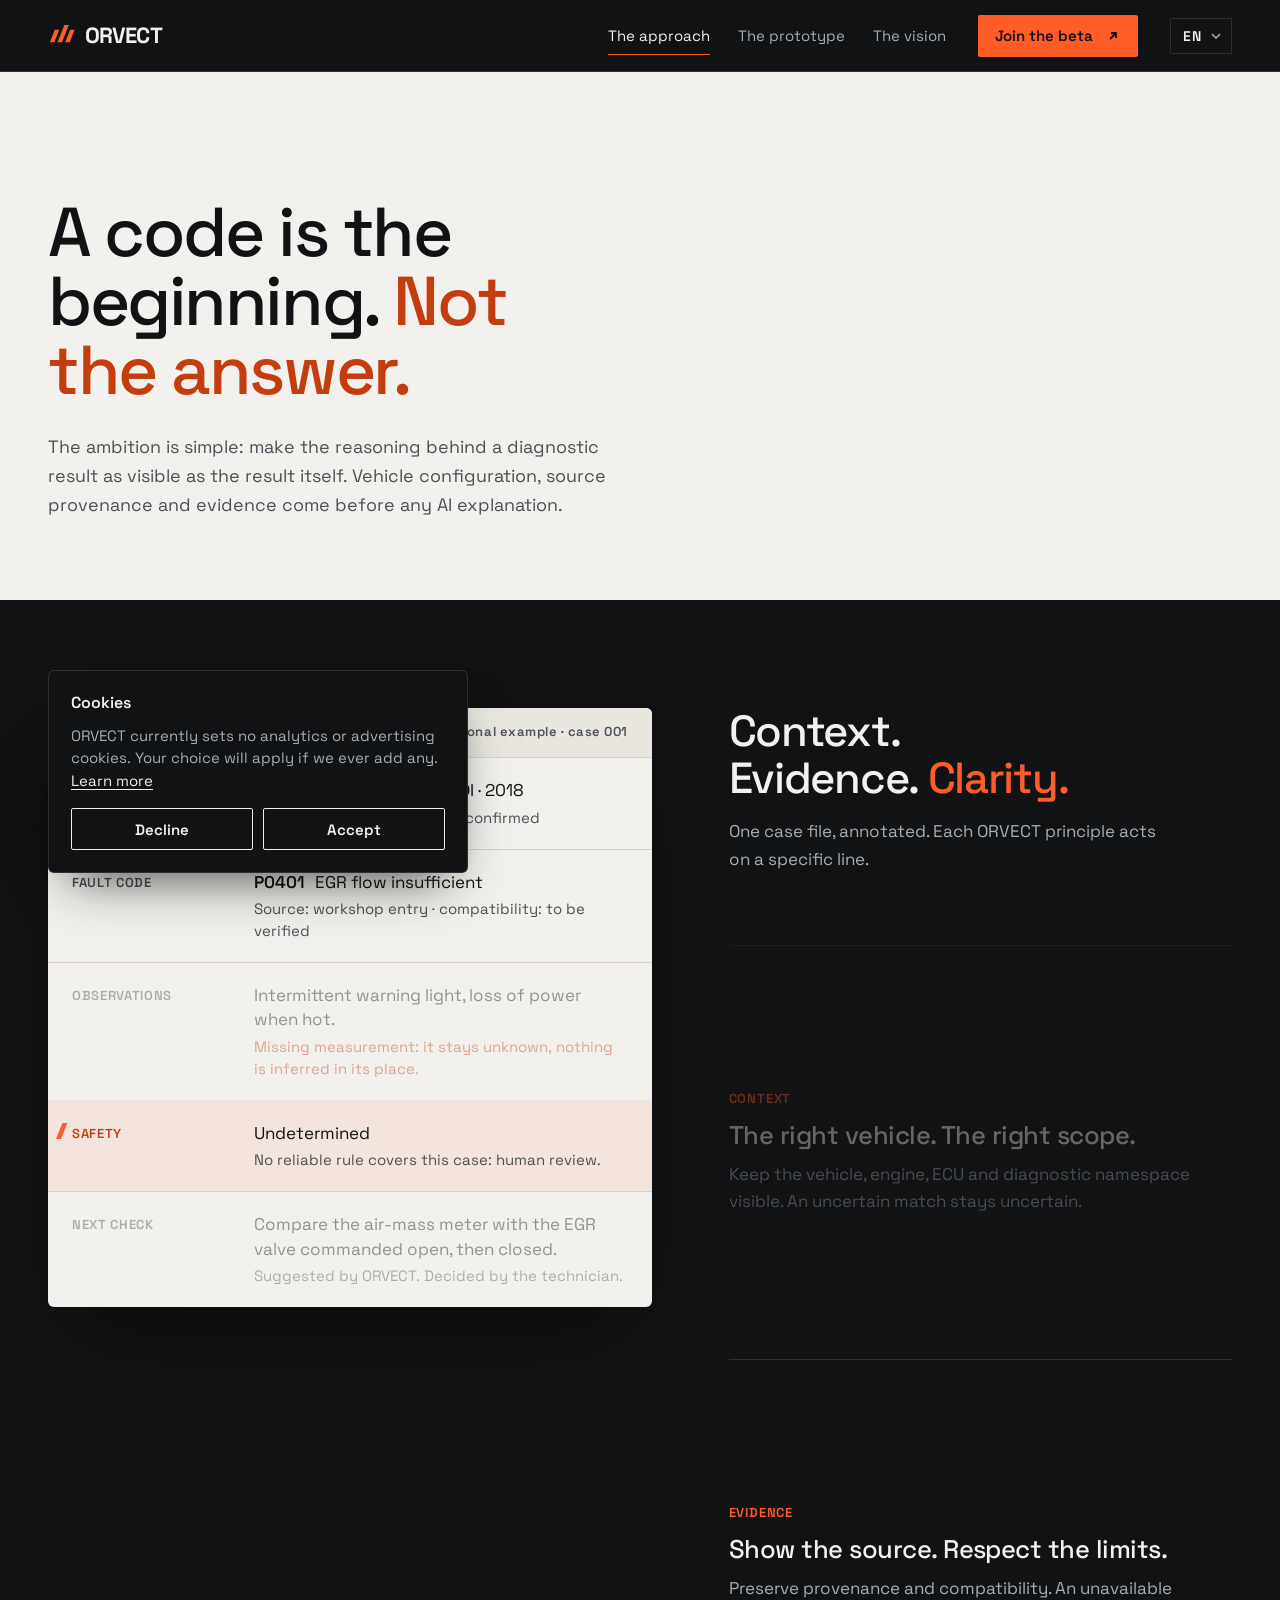
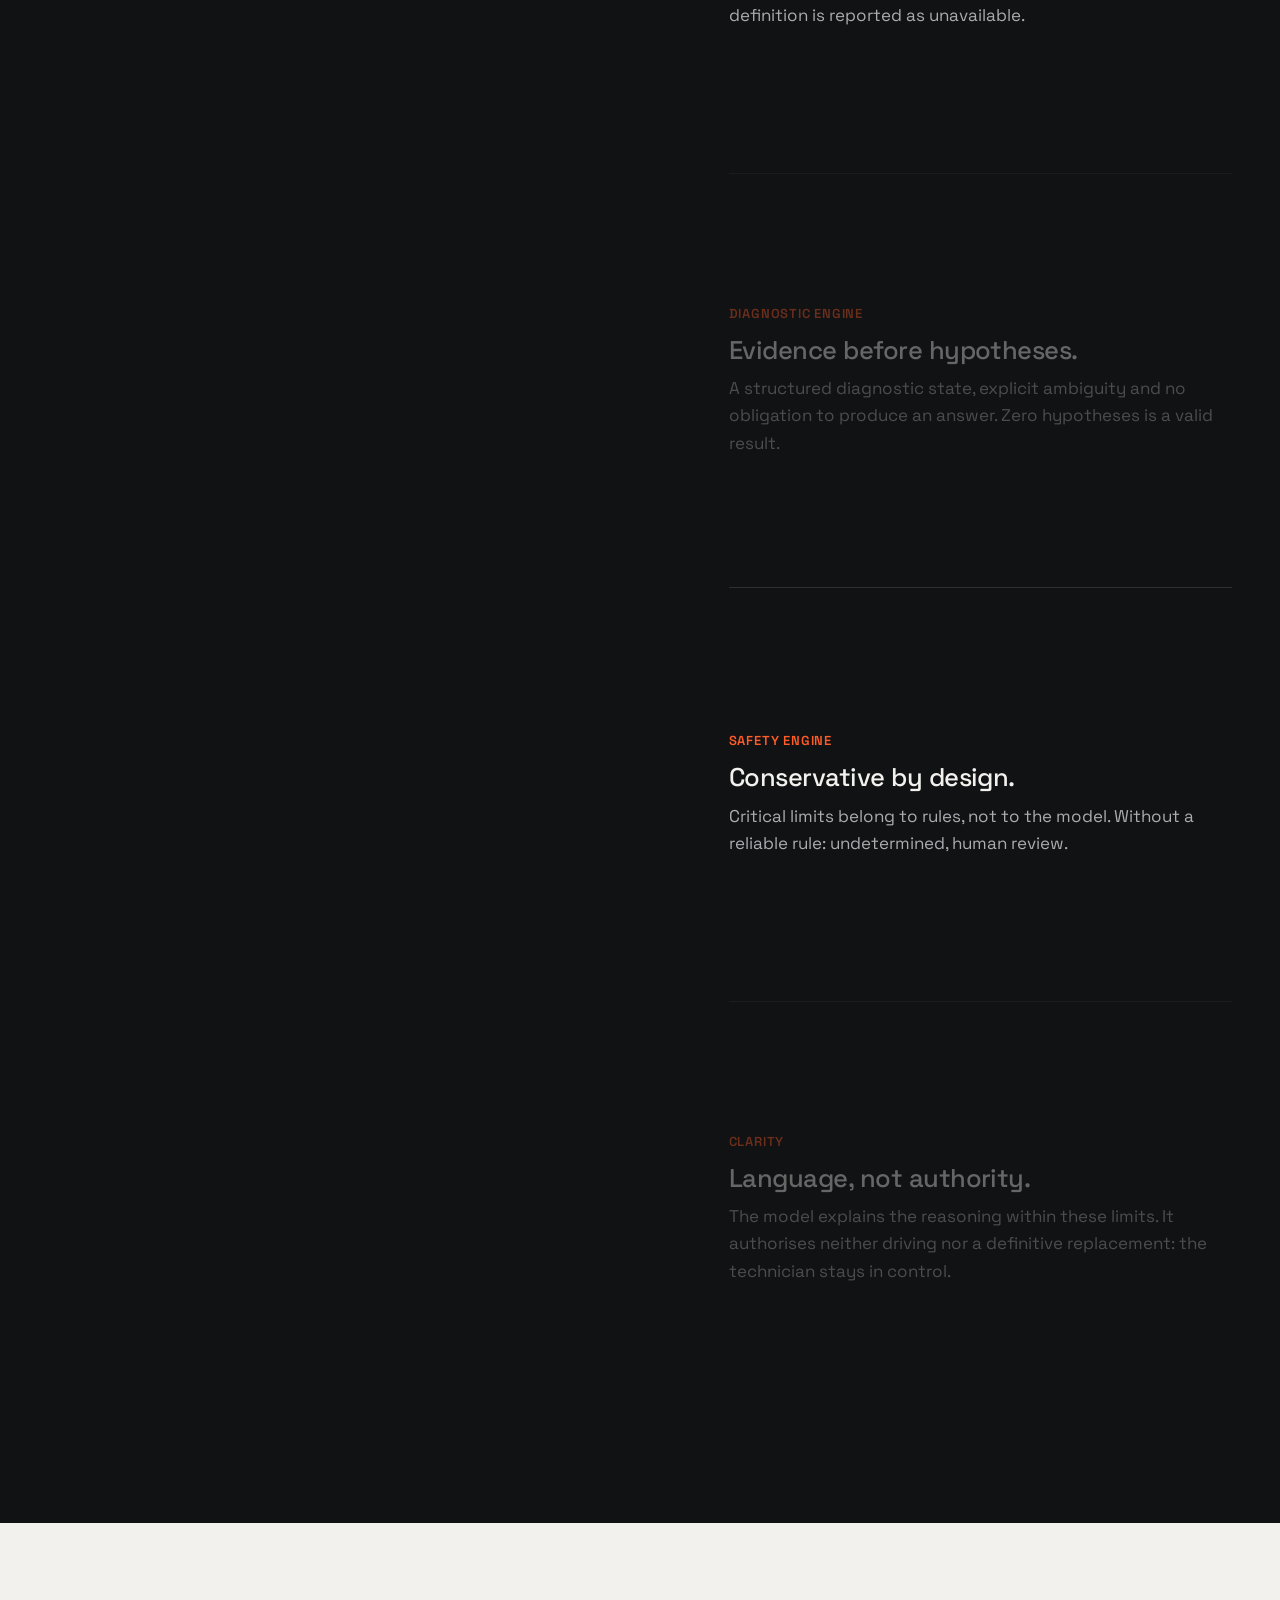
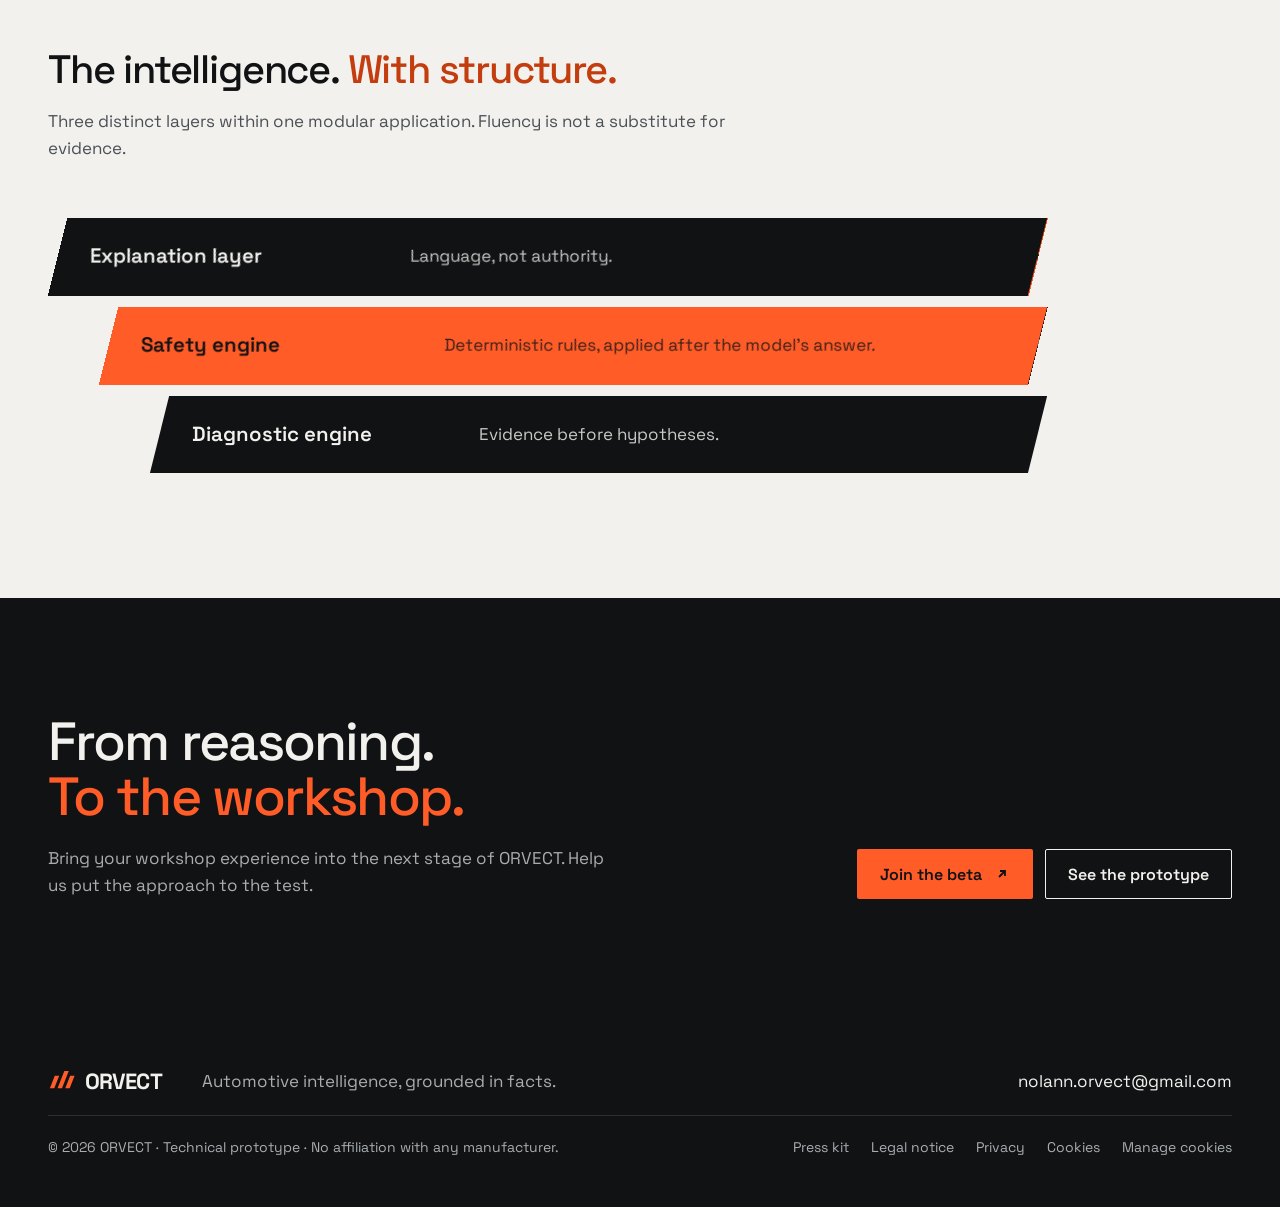
==== approche.html @ 6e2eed9c "Add English brand visuals to the press kit English versions of the French visuals (the fault code is" ====
<!doctype html>
<html lang="fr">
<head>
<meta charset="utf-8"><meta name="viewport" content="width=device-width,initial-scale=1"><meta name="theme-color" content="#f2f1ed">
<meta name="description" content="L’approche ORVECT : un code défaut est le début, pas la réponse. La configuration du véhicule, des sources traçables et les preuves passent avant toute explication par l’IA.">
<meta property="og:title" content="ORVECT — L’approche"><meta property="og:description" content="L’approche ORVECT : un code défaut est le début, pas la réponse. La configuration du véhicule, des sources traçables et les preuves passent avant toute explication par l’IA."><meta property="og:site_name" content="ORVECT"><meta property="og:type" content="website"><meta property="og:locale" content="fr_FR"><meta property="og:url" content="https://orvect.fr/approche.html"><meta property="og:image" content="https://orvect.fr/v1/assets/orvect-social-preview.png"><meta name="twitter:card" content="summary_large_image"><meta name="robots" content="index,follow"><link rel="canonical" href="https://orvect.fr/approche.html">
<script>try{var l=localStorage.getItem('orvect-lang');if(!l){l='en';for(var a=navigator.languages||[navigator.language],i=0;i<a.length;i++){var c=String(a[i]).slice(0,2).toLowerCase();if(/^(fr|en|de|sv)$/.test(c)){l=c;break}}}if(l!=='fr'){var h=document.documentElement;h.lang=l;h.classList.add('i18n-wait');setTimeout(function(){h.classList.remove('i18n-wait')},3000)}}catch(e){}</script>
<title>ORVECT — L’approche</title>
<script type="application/ld+json">{"@context": "https://schema.org", "@type": "BreadcrumbList", "itemListElement": [{"@type": "ListItem", "position": 1, "name": "ORVECT", "item": "https://orvect.fr/"}, {"@type": "ListItem", "position": 2, "name": "L’approche", "item": "https://orvect.fr/approche.html"}]}</script>
<link rel="icon" href="favicon.ico" sizes="48x48"><link rel="icon" href="favicon.svg" type="image/svg+xml"><link rel="icon" href="icon-192.png" type="image/png" sizes="192x192"><link rel="apple-touch-icon" href="apple-touch-icon.png"><link rel="manifest" href="site.webmanifest">
<link rel="preload" href="v1/assets/SpaceGrotesk.ttf" as="font" type="font/ttf" crossorigin>
<link rel="stylesheet" href="v2/site.css?v=6"><link rel="stylesheet" href="v1/intro.css?v=1"><link rel="stylesheet" href="v2/approche.css?v=2">
<script src="v2/i18n.js?v=6" defer></script><script src="v2/v2.js?v=14" defer></script>
</head>
<body>
<script src="v1/intro.js?v=1"></script>
<a class="skip" href="#main">Aller au contenu</a>
<header class="site-header" data-header>
  <div class="bar">
    <a class="brand" href="index.html" aria-label="ORVECT, accueil"><img src="v1/assets/orvect-mark.svg" alt="" width="30" height="25">ORVECT</a>
    <nav aria-label="Navigation principale">
      <a href="approche.html" aria-current="page">L’approche</a>
      <a href="prototype.html">Le prototype</a>
      <a href="vision.html">La vision</a>
    </nav>
    <a class="btn btn-primary btn-small" href="beta.html">Rejoindre la bêta <svg aria-hidden="true" viewBox="0 0 16 16"><path d="M5 11 11 5M6 5h5v5"/></svg></a>
    <select class="lang-select" data-lang aria-label="Langue"><option value="fr">FR</option><option value="en">EN</option><option value="de">DE</option><option value="sv">SV</option></select>
    <button class="menu-toggle" type="button" data-menu-toggle aria-expanded="false" aria-label="Menu"><span></span><span></span></button>
  </div>
</header>
<main id="main">
  <section class="page-hero wrap" aria-labelledby="page-title">
    <h1 id="page-title">Un code est le début. <span>Pas la réponse.</span></h1>
    <p class="lead">L’ambition est simple : rendre le raisonnement derrière un résultat de diagnostic aussi visible que le résultat lui-même. La configuration du véhicule, la provenance des sources et les preuves passent avant toute explication par l’IA.</p>
  </section>

  <section class="dossier band-dark" aria-labelledby="dossier-title" data-scrolly>
    <div class="wrap dossier-grid">
      <div class="doc-wrap">
        <article class="doc" aria-label="Dossier de démonstration, exemple fictif">
          <header class="doc-head"><span>Dossier ORVECT</span><span>Exemple fictif · case 001</span></header>
          <dl>
            <div class="doc-row" data-row="vehicule"><dt>Véhicule</dt><dd>Volkswagen Golf VII · 1.6 TDI · 2018<small>126 400 km · moteur et calculateur confirmés</small></dd></div>
            <div class="doc-row" data-row="code"><dt>Code défaut</dt><dd><b>P0401</b> Débit EGR insuffisant<small>Source : saisie de l’atelier · compatibilité : à vérifier</small></dd></div>
            <div class="doc-row" data-row="mesure"><dt>Observations</dt><dd>Voyant intermittent, perte de puissance à chaud.<small class="missing">Mesure manquante : elle reste inconnue, rien n’est déduit à sa place.</small></dd></div>
            <div class="doc-row" data-row="securite"><dt>Sécurité</dt><dd>Indéterminé<small>Aucune règle fiable ne couvre ce cas : revue humaine.</small></dd></div>
            <div class="doc-row" data-row="suite"><dt>Prochain contrôle</dt><dd>Comparer le débitmètre, vanne EGR commandée ouverte puis fermée.<small>Proposé par ORVECT. Décidé par le technicien.</small></dd></div>
          </dl>
        </article>
      </div>
      <div class="notes">
        <div class="notes-head">
          <h2 id="dossier-title">Contexte. Preuves. <span>Clarté.</span></h2>
          <p>Un dossier, annoté. Chaque principe d’ORVECT agit sur une ligne précise.</p>
        </div>
        <section class="note" data-target="vehicule"><p class="note-k">Contexte</p><h3>Le bon véhicule. Le bon périmètre.</h3><p>Garder visibles le véhicule, le moteur, le calculateur et l’espace de diagnostic. Une correspondance incertaine reste incertaine.</p></section>
        <section class="note" data-target="code"><p class="note-k">Preuves</p><h3>Montrer la source. Respecter les limites.</h3><p>Préserver la provenance et la compatibilité. Une définition indisponible est signalée comme telle.</p></section>
        <section class="note" data-target="mesure"><p class="note-k">Moteur de diagnostic</p><h3>Les preuves avant les hypothèses.</h3><p>Un état de diagnostic structuré, une ambiguïté explicite et aucune obligation de produire une réponse. Zéro hypothèse est un résultat valable.</p></section>
        <section class="note" data-target="securite"><p class="note-k">Moteur de sécurité</p><h3>Prudent par conception.</h3><p>Les limites critiques relèvent de règles, pas du modèle. Sans règle fiable : indéterminé, revue humaine.</p></section>
        <section class="note" data-target="suite"><p class="note-k">Clarté</p><h3>Le langage, pas l’autorité.</h3><p>Le modèle explique le raisonnement dans ces limites. Il n’autorise ni la conduite ni un remplacement définitif : le technicien garde la main.</p></section>
      </div>
    </div>
  </section>

  <section class="structure wrap" aria-labelledby="structure-title">
    <div class="section-head rise" data-reveal>
      <h2 id="structure-title">L’intelligence. <span>Avec une structure.</span></h2>
      <p>Trois couches distinctes dans une application modulaire. La fluidité ne remplace pas les preuves.</p>
    </div>
    <ol class="stack" data-reveal>
      <li><b>Couche d’explication</b><span>Le langage, pas l’autorité.</span></li>
      <li><b>Moteur de sécurité</b><span>Des règles déterministes, appliquées après la réponse du modèle.</span></li>
      <li><b>Moteur de diagnostic</b><span>Les preuves avant les hypothèses.</span></li>
    </ol>
  </section>

  <section class="cta-band band-dark" aria-labelledby="cta-title">
    <div class="wrap">
      <div>
        <h2 id="cta-title">Du raisonnement. <span>À l’atelier.</span></h2>
        <p>Apportez votre expérience atelier à la prochaine étape d’ORVECT. Aidez-nous à mettre cette approche à l’épreuve du terrain.</p>
      </div>
      <div class="actions">
        <a class="btn btn-primary" href="beta.html">Rejoindre la bêta <svg aria-hidden="true" viewBox="0 0 16 16"><path d="M5 11 11 5M6 5h5v5"/></svg></a>
        <a class="btn btn-ghost" href="prototype.html">Voir le prototype</a>
      </div>
    </div>
  </section>
</main>
<footer class="site-footer">
  <div class="wrap footer-grid">
    <a class="brand" href="index.html"><img src="v1/assets/orvect-mark.svg" alt="" width="30" height="25">ORVECT</a>
    <p>L’intelligence automobile, ancrée dans les faits.</p>
    <a href="mailto:nolann.orvect@gmail.com">nolann.orvect@gmail.com</a>
    <div class="fine">
      <p>© 2026 ORVECT · Prototype technique · Aucune affiliation avec un constructeur.</p>
      <nav class="legal-links" aria-label="Informations légales"><a href="presse.html">Kit presse</a><a href="legal.html#mentions">Mentions légales</a><a href="legal.html#confidentialite">Confidentialité</a><a href="legal.html#cookies">Cookies</a><button type="button" class="linklike" data-consent-open>Gérer les cookies</button></nav>
    </div>
  </div>
</footer>
</body>
</html>
---- v2/site.css ----
/* ORVECT V2 — socle commun : couleurs, typo, boutons, header à deux états, footer, apparitions. */
@font-face{font-family:"Space Grotesk";src:url("../v1/assets/SpaceGrotesk.ttf") format("truetype");font-weight:300 700;font-display:swap}

:root{
  --paper:#f2f1ed; --paper-2:#e9e7e0; --ink:#101214; --ink-2:#4b5056; --line:#d4d2c9;
  --accent:#ff5c28; --accent-ink:#c33d0e; --on-dark:#f2f1ed; --on-dark-2:#a9adb0; --line-dark:#ffffff1f;
  --ease:cubic-bezier(.16,1,.3,1);
  --gutter:clamp(20px,4vw,48px); --max:1240px; --header:72px;
}
*{box-sizing:border-box}
html{scroll-behavior:smooth;scroll-padding-top:calc(var(--header) + 16px)}
body{margin:0;background:var(--paper);color:var(--ink);font:400 17px/1.6 "Space Grotesk",system-ui,sans-serif;-webkit-font-smoothing:antialiased;text-rendering:optimizeLegibility}
img{display:block;max-width:100%;height:auto}
a{color:inherit}
::selection{background:var(--accent);color:var(--ink)}
:focus-visible{outline:2px solid var(--accent-ink);outline-offset:3px}
.wrap{width:100%;max-width:calc(var(--max) + 2 * var(--gutter));margin-inline:auto;padding-inline:var(--gutter)}
.sr-only{position:absolute;width:1px;height:1px;overflow:hidden;clip:rect(0 0 0 0);white-space:nowrap}
.skip{position:absolute;left:12px;top:-60px;z-index:100;padding:10px 14px;background:var(--ink);color:var(--on-dark)}
.skip:focus{top:12px}
h1,h2,h3{margin:0;font-weight:500;text-wrap:balance}
h2{font-size:clamp(30px,3.1vw,44px);line-height:1.08;letter-spacing:-.03em}
h3{font-size:20px;line-height:1.3;letter-spacing:-.015em}
p{margin:0}

/* Buttons */
.btn{display:inline-flex;align-items:center;gap:12px;min-height:50px;padding:0 22px;background:transparent;font-family:inherit;font-weight:600;font-size:16px;cursor:pointer;text-decoration:none;border:1px solid transparent;border-radius:2px;transition:background-color .2s,color .2s,border-color .2s,transform .2s var(--ease)}
.btn svg{width:16px;height:16px;fill:none;stroke:currentColor;stroke-width:1.8;transition:transform .25s var(--ease)}
.btn:hover svg{transform:translate(2px,-2px)}
.btn-primary{background:var(--accent);color:var(--ink)}
.btn-primary:hover{background:var(--ink);color:var(--on-dark)}
.btn-ghost{border-color:var(--ink);color:var(--ink)}
.btn-ghost:hover{background:var(--ink);color:var(--on-dark)}
.btn:active{transform:translateY(1px)}
.btn-small{min-height:42px;padding:0 16px;font-size:15px}

/* Header: transparent on arrival, full bar at rest, detached bar while reading down */
.site-header{position:sticky;top:0;z-index:50;height:var(--header)}
.site-header{transition:transform .5s var(--ease),opacity .35s}
.intro-active .site-header:not(:focus-within){transform:translateY(-110%);opacity:0;pointer-events:none}
.site-header .bar{position:relative;height:100%;max-width:calc(var(--max) + 2 * var(--gutter));margin-inline:auto;padding-inline:var(--gutter);display:flex;align-items:center;gap:32px;transition:padding .45s var(--ease)}
.site-header::before{content:"";position:absolute;inset:0;background:var(--ink);border-bottom:1px solid var(--line-dark);transition:inset .45s var(--ease),border-radius .45s var(--ease),box-shadow .45s var(--ease),background-color .3s,border-color .3s,opacity .4s}
.site-header.is-floating::before{inset:10px max(12px,calc((100% - 1180px) / 2));border:1px solid var(--line-dark);border-radius:8px;background:#1a1d20d9;-webkit-backdrop-filter:blur(14px) saturate(140%);backdrop-filter:blur(14px) saturate(140%);box-shadow:0 12px 30px -12px #000000b3}
.site-header.is-floating .bar{padding-inline:max(32px,calc((100% - 1180px) / 2 + 20px))}
.site-header.is-floating{pointer-events:none}
.site-header.is-floating .bar>*{pointer-events:auto}
.brand{display:inline-flex;align-items:center;gap:9px;font-weight:700;font-size:22px;letter-spacing:-.04em;text-decoration:none;color:var(--on-dark);transition:opacity .4s}
.brand img{width:28px;height:auto}
.site-header nav{display:flex;gap:28px;margin-left:auto;font-size:15px}
.site-header nav a{text-decoration:none;color:var(--on-dark-2);padding-block:6px;border-bottom:1px solid transparent;transition:color .2s,border-color .2s}
.site-header nav a:hover{color:var(--on-dark);border-bottom-color:var(--on-dark-2)}
.menu-toggle{display:none}
/* Language: a native select, codes only so it reads the same in every language */
.lang-select{-webkit-appearance:none;appearance:none;height:36px;padding:0 28px 0 12px;border:1px solid var(--line-dark);border-radius:2px;background:transparent url("data:image/svg+xml,%3Csvg xmlns='http://www.w3.org/2000/svg' viewBox='0 0 10 6'%3E%3Cpath d='M1 1l4 4 4-4' fill='none' stroke='%23a9adb0' stroke-width='1.5'/%3E%3C/svg%3E") no-repeat right 10px center/10px 6px;color:var(--on-dark);font-family:inherit;font-size:14px;font-weight:600;letter-spacing:.04em;cursor:pointer;transition:border-color .2s}
.lang-select:hover{border-color:var(--on-dark-2)}
.lang-select option{color:var(--ink);background:var(--paper)}
.site-header :focus-visible{outline-color:var(--accent)}
.i18n-wait body{visibility:hidden}

.shot-frame{border:1px solid var(--line);border-radius:6px;overflow:hidden;background:var(--ink);box-shadow:0 30px 60px -30px #10121459,0 2px 6px #1012140f}
figcaption{margin-top:12px;font-size:14px;color:var(--ink-2)}
.section-head{display:grid;gap:16px;max-width:62ch}
.section-head p{color:var(--ink-2)}
.js .section-head[data-reveal]{opacity:0;transform:translateY(14px);transition:opacity .7s ease,transform .8s var(--ease)}
.js .section-head[data-reveal].is-in{opacity:1;transform:none}

/* Apparition générique */
.js .rise{opacity:0;transform:translateY(16px);transition:opacity .7s ease,transform .8s var(--ease)}
.rise.is-in{opacity:1;transform:none}

/* Bande sombre réutilisable */
.band-dark{background:var(--ink);color:var(--on-dark)}
.band-dark .section-head p,.band-dark figcaption{color:var(--on-dark-2)}
.band-dark .btn-ghost{border-color:var(--on-dark);color:var(--on-dark)}
.band-dark .btn-ghost:hover{background:var(--on-dark);color:var(--ink)}
.band-dark .btn-primary:hover{background:var(--on-dark);color:var(--ink)}
.band-dark ::selection{color:var(--ink)}
.band-dark :focus-visible{outline-color:var(--accent)}

/* Pages sombres (Prototype, Vision) : même identité, fond graphite */
.theme-dark{background:var(--ink);color:var(--on-dark)}
.theme-dark .page-hero .lead,.theme-dark .section-head p,.theme-dark figcaption{color:var(--on-dark-2)}
.theme-dark .page-hero h1 span{color:var(--accent)}
.theme-dark .btn-ghost{border-color:var(--on-dark);color:var(--on-dark)}
.theme-dark .btn-ghost:hover,.theme-dark .btn-primary:hover{background:var(--on-dark);color:var(--ink)}
.theme-dark :focus-visible{outline-color:var(--accent)}
.theme-dark .shot-frame{border-color:var(--line-dark);box-shadow:0 30px 60px -30px #000000cc}
.band-paper{background:var(--paper);color:var(--ink)}
.band-paper .section-head p,.band-paper figcaption{color:var(--ink-2)}
.band-paper .btn-ghost{border-color:var(--ink);color:var(--ink)}
.band-paper .btn-ghost:hover{background:var(--ink);color:var(--on-dark)}

/* En-tête de page intérieure : titre en deux tons, une phrase, rien d'autre */
.page-hero{padding-block:clamp(72px,14vh,160px) clamp(56px,9vh,104px)}
.page-hero h1{font-size:clamp(42px,5.4vw,78px);line-height:1;letter-spacing:-.035em;max-width:16ch}
.page-hero h1 span{display:block;color:var(--accent-ink)}
.band-dark.page-hero h1 span,.band-dark .page-hero h1 span{color:var(--accent)}
.page-hero .lead{margin-top:28px;max-width:52ch;font-size:clamp(17px,1.4vw,20px);color:var(--ink-2)}
.band-dark .lead{color:var(--on-dark-2)}
.js .page-hero h1,.js .page-hero .lead{animation:fade-up 1s var(--ease) backwards}
.js .page-hero .lead{animation-delay:.15s}
@keyframes fade-up{from{opacity:0;transform:translateY(16px)}}

/* Bandeau d'appel final */
.cta-band{padding-block:clamp(88px,13vh,150px)}
.cta-band .wrap{display:grid;grid-template-columns:minmax(0,1fr) auto;gap:32px 64px;align-items:end}
.cta-band h2{font-size:clamp(34px,4.2vw,60px);line-height:1.02;letter-spacing:-.035em}
.cta-band h2 span{display:block;color:var(--accent)}
.cta-band p{margin-top:20px;max-width:52ch;color:var(--on-dark-2)}
.cta-band .actions{display:flex;flex-wrap:wrap;gap:12px}
.site-header nav a[aria-current=page]{color:var(--on-dark);border-bottom-color:var(--accent)}

/* ---------- Footer ---------- */
.site-footer{background:var(--ink);color:var(--on-dark);padding-block:48px}
.footer-grid{display:grid;grid-template-columns:auto 1fr auto;gap:16px 40px;align-items:center}
.site-footer p{color:var(--on-dark-2)}
.site-footer a{text-decoration:none}
.site-footer a:hover{text-decoration:underline;text-underline-offset:4px}
.fine{grid-column:1 / -1;display:flex;flex-wrap:wrap;justify-content:space-between;gap:12px 32px;font-size:14px;border-top:1px solid var(--line-dark);padding-top:20px}
.legal-links{display:flex;flex-wrap:wrap;gap:8px 22px}
.site-footer .legal-links a{color:var(--on-dark-2)}
.site-footer .legal-links a:hover{color:var(--on-dark)}

@media(max-width:760px){
  :root{--header:64px}
  .site-header nav,.site-header .bar>.btn{display:none}
  .site-header .bar{column-gap:10px}
  .lang-select{height:44px;margin-left:auto}
  .menu-toggle{display:inline-flex;flex-direction:column;justify-content:center;align-items:center;gap:6px;width:44px;height:44px;padding:0;border:1px solid var(--on-dark-2);border-radius:2px;background:transparent}
  .menu-toggle span{width:18px;height:1.5px;background:var(--on-dark);transition:transform .2s}
  .site-header.is-open{height:auto}
  .site-header.is-open::before{opacity:1}
  .site-header.is-open .brand{opacity:1}
  .site-header.is-open .bar{flex-wrap:wrap;padding-block:12px 20px;row-gap:12px}
  .site-header.is-open .bar>.brand{height:40px}
  .site-header.is-open nav{display:flex;flex-direction:column;gap:0;width:100%;order:3;margin:0;font-size:18px}
  .site-header.is-open nav a{padding:14px 0;border-bottom:1px solid var(--line-dark)}
  .site-header.is-open .bar>.btn{display:inline-flex;order:4}
  .site-header.is-open .menu-toggle span:first-child{transform:translateY(3.75px) rotate(45deg)}
  .site-header.is-open .menu-toggle span:last-child{transform:translateY(-3.75px) rotate(-45deg)}
  .site-header.is-floating::before{inset:8px 10px}
  .site-header.is-floating .bar{padding-inline:22px}
  .footer-grid{grid-template-columns:1fr}
  .cta-band .wrap{grid-template-columns:1fr}
}
@media(prefers-reduced-motion:reduce){
  *,*::before,*::after{animation:none!important;transition:none!important}
  .js [data-reveal],.js .rise{opacity:1!important;transform:none!important}
  html{scroll-behavior:auto}
}

/* ---------- Cookie choice ---------- */
.consent{position:fixed;z-index:60;left:var(--gutter);bottom:clamp(16px,3vh,28px);width:min(420px,calc(100% - 2 * var(--gutter)));display:grid;gap:10px;padding:20px 22px 22px;background:var(--ink);color:var(--on-dark);border:1px solid var(--line-dark);border-radius:6px;box-shadow:0 24px 50px -20px #000000b3;font-size:15px;line-height:1.5;animation:consent-in .6s var(--ease) .9s backwards}
.consent-title{font-weight:600;font-size:16px}
.consent p:not(.consent-title){color:var(--on-dark-2)}
.consent a{color:var(--on-dark);text-underline-offset:3px}
.consent-actions{display:grid;grid-template-columns:1fr 1fr;gap:10px;margin-top:6px}
.consent .btn{justify-content:center;border-color:var(--on-dark);color:var(--on-dark)}
.consent .btn:hover{background:var(--on-dark);color:var(--ink)}
.consent :focus-visible,.site-footer :focus-visible{outline-color:var(--accent)}
@keyframes consent-in{from{opacity:0;transform:translateY(16px)}}
@media(prefers-reduced-motion:reduce){.consent{animation:none}}
.linklike{padding:0;border:0;background:none;font:inherit;color:var(--on-dark-2);cursor:pointer}
.linklike:hover{color:var(--on-dark);text-decoration:underline;text-underline-offset:4px}
---- v1/intro.css ----
/* Opening signature. Pulse taken from the program's published ov-mark animation. */
.orvect-intro{position:fixed;inset:0;z-index:1000;display:grid;place-items:center;background:#101214;color:#f2f1ed;pointer-events:none;animation:orvect-intro-exit .5s 2.35s ease-in-out forwards}
.orvect-intro-lockup{--mark-size:clamp(66px,18vw,104px);--word-size:clamp(44px,11.8vw,78px);--lockup-width:calc(var(--mark-size) + 20px + var(--word-size) * 3.4);position:relative;width:var(--lockup-width);height:120px}
.orvect-intro-mark{position:absolute;left:0;top:50%;width:var(--mark-size);height:auto;fill:#ff5c28;overflow:visible;transform:translate(calc((var(--lockup-width) - var(--mark-size)) / 2),-50%);animation:orvect-intro-align .65s 1.4s cubic-bezier(.22,1,.36,1) forwards}
.orvect-intro-mark path{clip-path:inset(0 0 0 0);animation:orvect-intro-pulse 1.25s ease-in-out 1,orvect-intro-settle .28s 1.57s forwards}
.orvect-intro-mark path:nth-child(2){animation-delay:.16s,1.57s}
.orvect-intro-mark path:nth-child(3){animation-delay:.32s,1.57s}
.orvect-intro-name{position:absolute;left:calc(var(--mark-size) + 20px);top:50%;font-family:var(--body-font,'Space Grotesk',sans-serif);font-size:var(--word-size);font-weight:600;line-height:1;letter-spacing:-.065em;opacity:0;transform:translateY(calc(-50% + 12px));animation:orvect-intro-name .65s 1.55s cubic-bezier(.22,1,.36,1) forwards}
@keyframes orvect-intro-pulse{0%,100%{clip-path:inset(62% 0 0 0)}50%{clip-path:inset(0 0 0 0)}}
@keyframes orvect-intro-settle{to{clip-path:inset(0 0 0 0)}}
@keyframes orvect-intro-align{to{transform:translate(0,-50%)}}
@keyframes orvect-intro-name{to{opacity:1;transform:translateY(-50%)}}
@keyframes orvect-intro-exit{to{opacity:0;visibility:hidden}}
@media(prefers-reduced-motion:reduce){.orvect-intro{display:none}.orvect-intro *{animation:none}}
---- v2/approche.css ----
/* V2 — L'approche : un dossier annoté. Le dossier reste en place, les principes défilent et allument leur ligne. */
.page-hero h1 span{display:inline}
.section-head h2 span{color:var(--accent-ink)}

.dossier{padding-block:clamp(88px,12vh,140px)}
.dossier-grid{display:grid;grid-template-columns:minmax(0,6fr) minmax(0,5fr);gap:clamp(40px,6vw,96px);align-items:start}
.doc-wrap{position:sticky;top:calc(var(--header) + 32px)}
.doc{background:var(--paper);color:var(--ink);border-radius:6px;box-shadow:0 40px 80px -40px #000000b3;overflow:hidden}
.doc-head{display:flex;justify-content:space-between;gap:16px;padding:14px 24px;background:var(--paper-2);border-bottom:1px solid var(--line);font-size:13px;font-weight:600;letter-spacing:.04em;color:var(--ink-2)}
.doc dl{margin:0}
.doc-row{position:relative;display:grid;grid-template-columns:9.5em 1fr;gap:20px;padding:20px 24px;border-bottom:1px solid var(--line);transition:background-color .4s,opacity .4s}
.doc-row:last-child{border-bottom:0}
.doc dt{font-size:13px;font-weight:600;letter-spacing:.05em;text-transform:uppercase;color:var(--ink-2);padding-top:3px;transition:color .3s}
.doc dd{margin:0;font-size:17px;line-height:1.45}
.doc dd b{font-weight:600;margin-right:6px}
.doc small{display:block;margin-top:4px;font-size:15px;color:var(--ink-2)}
.doc .missing{color:var(--accent-ink)}
/* Active line: an orange stroke from the mark slides in, the row warms; the others step back */
.doc-row::before{content:"";position:absolute;left:8px;top:22px;width:5px;height:16px;background:var(--accent);transform:skewX(-22deg) scaleY(0);transform-origin:bottom;transition:transform .45s var(--ease)}
[data-scrolly].has-active .doc-row{opacity:.42}
[data-scrolly].has-active .doc-row.is-active{opacity:1;background:#ff5c2814}
.doc-row.is-active::before{transform:skewX(-22deg) scaleY(1)}
.doc-row.is-active dt{color:var(--accent-ink)}

.notes{display:grid;gap:0}
.notes-head{display:grid;gap:16px;padding-bottom:clamp(40px,8vh,80px)}
.notes-head h2{font-size:clamp(32px,3.4vw,48px)}
.notes-head h2 span{color:var(--accent)}
.notes-head p{color:var(--on-dark-2);max-width:40ch}
.note{display:grid;gap:10px;min-height:46vh;align-content:center;padding-block:24px;border-top:1px solid var(--line-dark);opacity:.38;transition:opacity .5s}
.note.is-active{opacity:1}
.note-k{font-size:13px;font-weight:600;letter-spacing:.06em;text-transform:uppercase;color:var(--accent)}
.note h3{font-size:clamp(22px,2vw,28px);line-height:1.2;letter-spacing:-.02em}
.note p:last-child{color:var(--on-dark-2);max-width:44ch}

/* Three layers, slanted like the strokes of the mark */
.structure{padding-block:clamp(96px,14vh,160px)}
.structure{overflow-x:clip}   /* the strokes slide in from the right: never widen the page */
.stack{list-style:none;margin:56px 0 0;padding:0;display:grid;gap:12px;max-width:980px}
.stack li{display:grid;grid-template-columns:minmax(12em,1fr) 2fr;gap:24px;align-items:center;padding:22px 32px;background:var(--ink);color:var(--on-dark);transform:skewX(-14deg);transform-origin:bottom left}
.stack li>*{transform:skewX(14deg)}
.stack li:nth-child(1){margin-left:0}
.stack li:nth-child(2){margin-left:clamp(16px,4vw,56px);background:var(--accent);color:var(--ink)}
.stack li:nth-child(3){margin-left:clamp(32px,8vw,112px)}
.stack b{font-weight:600;font-size:clamp(18px,1.6vw,22px)}
.stack span{color:inherit;opacity:.82}
.js .stack li{opacity:0;translate:40px 0;transition:opacity .6s ease,translate .9s var(--ease)}
.stack.is-in li{opacity:1;translate:0 0}
.stack.is-in li:nth-child(2){transition-delay:.12s}.stack.is-in li:nth-child(3){transition-delay:.24s}

@media(max-width:980px){
  .dossier-grid{grid-template-columns:1fr}
  .doc-wrap{position:relative;top:auto}
  .note{min-height:0;opacity:1;padding-block:28px}
  [data-scrolly].has-active .doc-row{opacity:1}
}
@media(max-width:760px){
  .doc-row{grid-template-columns:1fr;gap:6px;padding:16px 20px 16px 26px}
  .doc-row::before{top:18px}
  .doc-head{flex-direction:column;gap:2px;padding:12px 20px}
  .stack li{grid-template-columns:1fr;gap:4px;padding:18px 24px;transform:skewX(-8deg)}
  .stack li>*{transform:skewX(8deg)}
  .stack li:nth-child(2){margin-left:12px}.stack li:nth-child(3){margin-left:24px}
}
@media(prefers-reduced-motion:reduce){
  .js .stack li{opacity:1;translate:0 0}
}
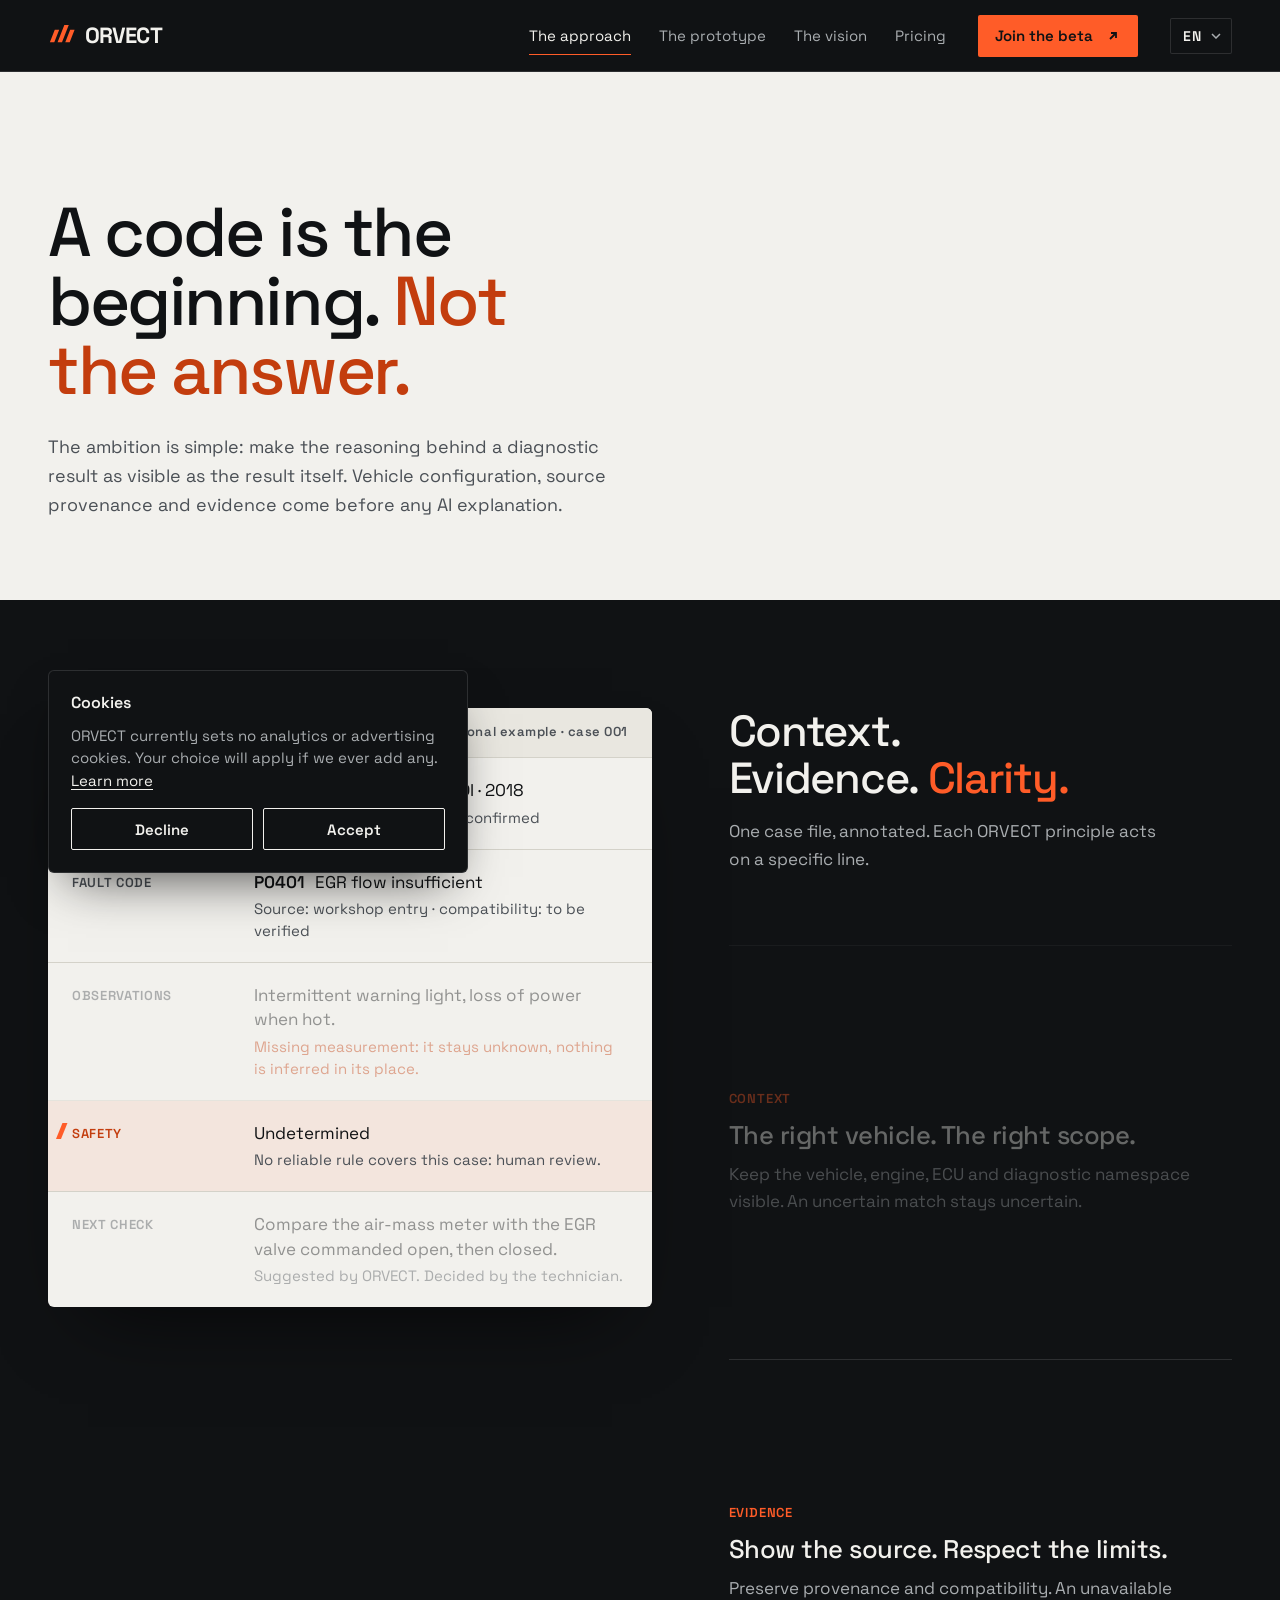
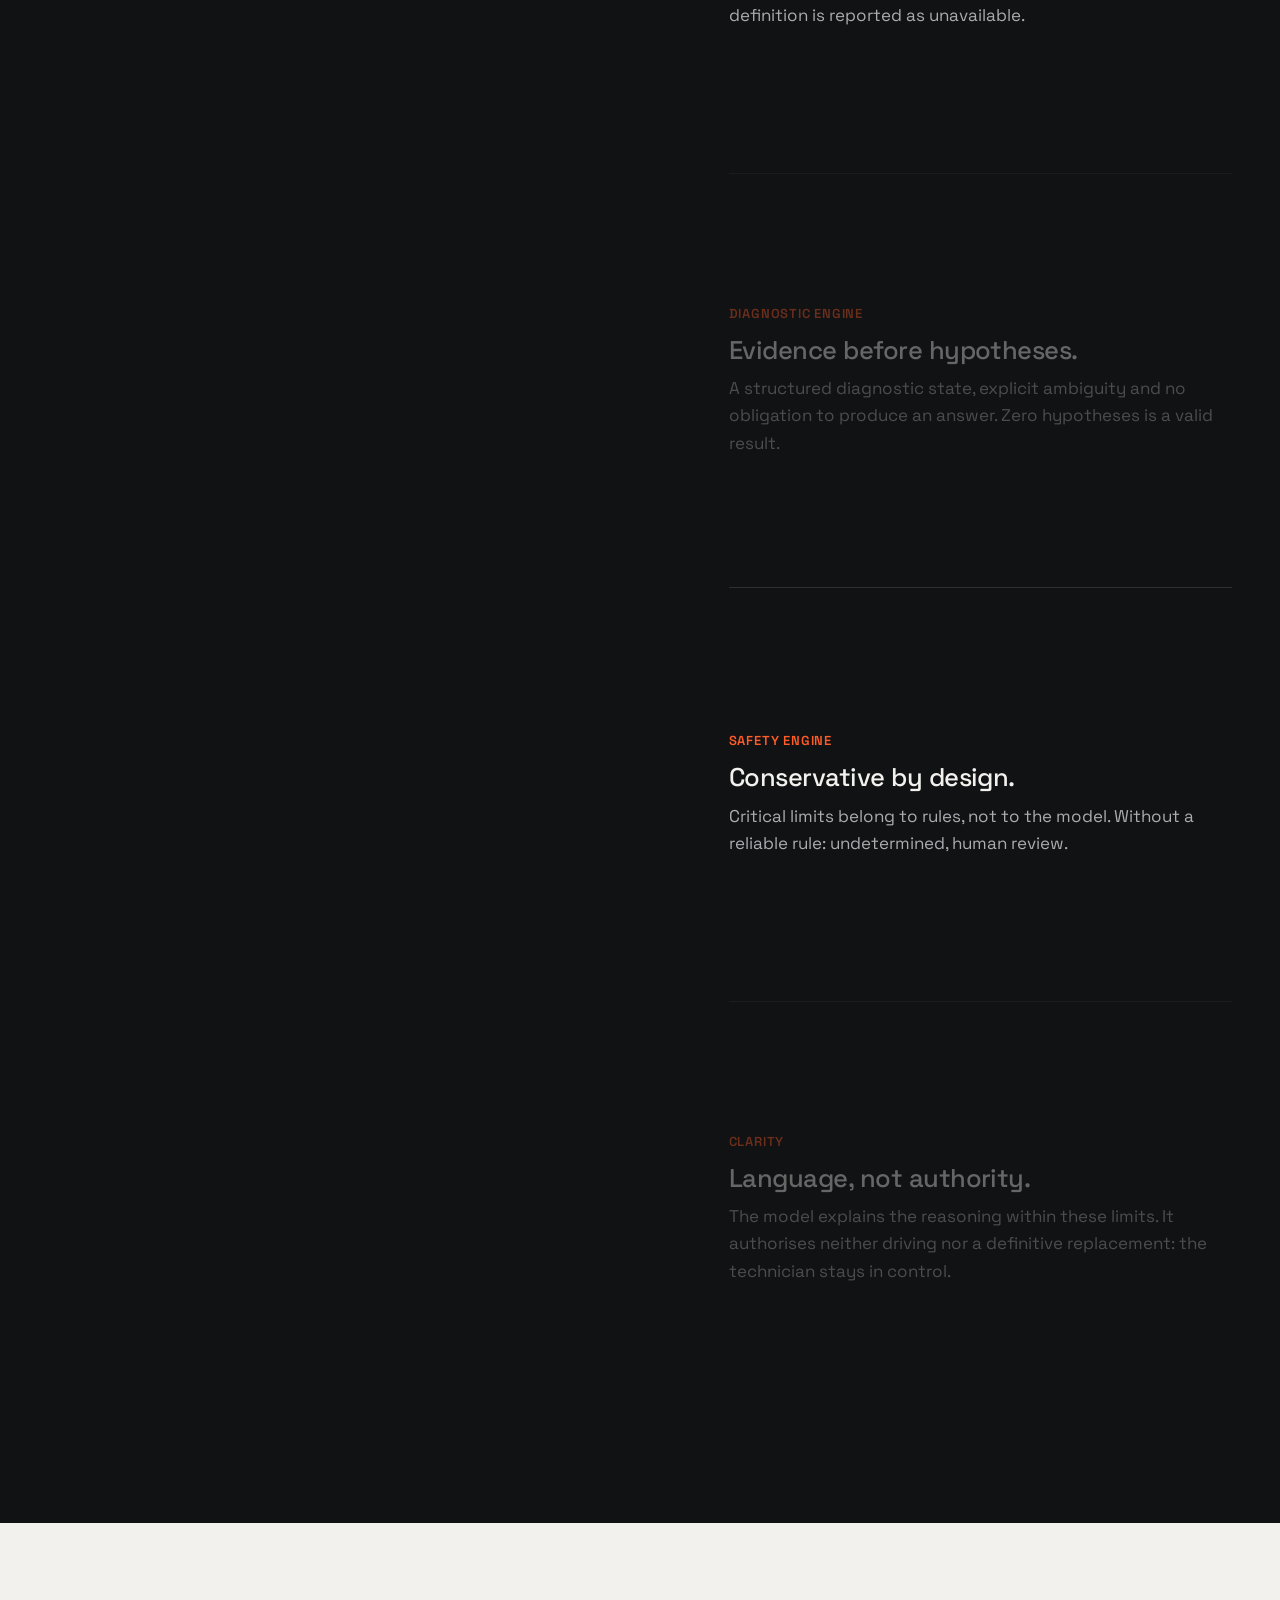
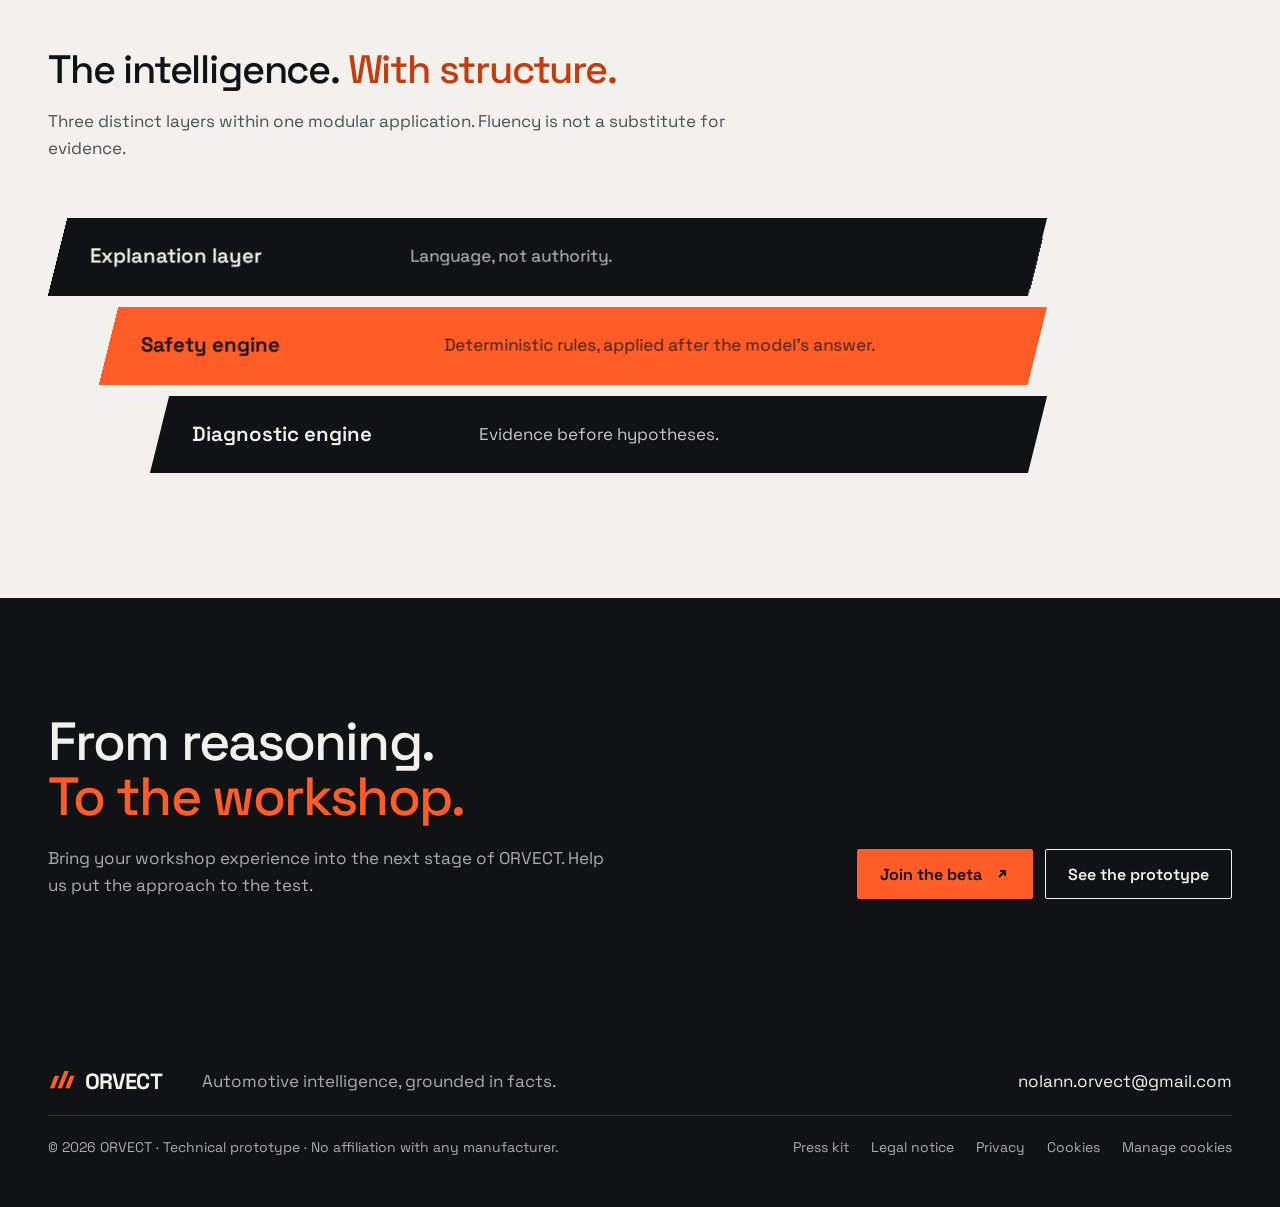
==== commit 8eb427fc: "Add a pricing page: Solo, Atelier and Garage+ plans, in 4 languages - tarifs.html: 49 € (100 diagnos" ====
--- a/approche.html
+++ b/approche.html
@@ -9,8 +9,8 @@
 <script type="application/ld+json">{"@context": "https://schema.org", "@type": "BreadcrumbList", "itemListElement": [{"@type": "ListItem", "position": 1, "name": "ORVECT", "item": "https://orvect.fr/"}, {"@type": "ListItem", "position": 2, "name": "L’approche", "item": "https://orvect.fr/approche.html"}]}</script>
 <link rel="icon" href="favicon.ico" sizes="48x48"><link rel="icon" href="favicon.svg" type="image/svg+xml"><link rel="icon" href="icon-192.png" type="image/png" sizes="192x192"><link rel="apple-touch-icon" href="apple-touch-icon.png"><link rel="manifest" href="site.webmanifest">
 <link rel="preload" href="v1/assets/SpaceGrotesk.ttf" as="font" type="font/ttf" crossorigin>
-<link rel="stylesheet" href="v2/site.css?v=6"><link rel="stylesheet" href="v1/intro.css?v=1"><link rel="stylesheet" href="v2/approche.css?v=2">
-<script src="v2/i18n.js?v=6" defer></script><script src="v2/v2.js?v=14" defer></script>
+<link rel="stylesheet" href="v2/site.css?v=7"><link rel="stylesheet" href="v1/intro.css?v=1"><link rel="stylesheet" href="v2/approche.css?v=2">
+<script src="v2/i18n.js?v=8" defer></script><script src="v2/v2.js?v=14" defer></script>
 </head>
 <body>
 <script src="v1/intro.js?v=1"></script>
@@ -22,6 +22,7 @@
       <a href="approche.html" aria-current="page">L’approche</a>
       <a href="prototype.html">Le prototype</a>
       <a href="vision.html">La vision</a>
+      <a href="tarifs.html">Tarifs</a>
     </nav>
     <a class="btn btn-primary btn-small" href="beta.html">Rejoindre la bêta <svg aria-hidden="true" viewBox="0 0 16 16"><path d="M5 11 11 5M6 5h5v5"/></svg></a>
     <select class="lang-select" data-lang aria-label="Langue"><option value="fr">FR</option><option value="en">EN</option><option value="de">DE</option><option value="sv">SV</option></select>
--- a/v2/site.css
+++ b/v2/site.css
@@ -47,7 +47,7 @@
 .brand{display:inline-flex;align-items:center;gap:9px;font-weight:700;font-size:22px;letter-spacing:-.04em;text-decoration:none;color:var(--on-dark);transition:opacity .4s}
 .brand img{width:28px;height:auto}
 .site-header nav{display:flex;gap:28px;margin-left:auto;font-size:15px}
-.site-header nav a{text-decoration:none;color:var(--on-dark-2);padding-block:6px;border-bottom:1px solid transparent;transition:color .2s,border-color .2s}
+.site-header nav a{text-decoration:none;white-space:nowrap;color:var(--on-dark-2);padding-block:6px;border-bottom:1px solid transparent;transition:color .2s,border-color .2s}
 .site-header nav a:hover{color:var(--on-dark);border-bottom-color:var(--on-dark-2)}
 .menu-toggle{display:none}
 /* Language: a native select, codes only so it reads the same in every language */
@@ -121,7 +121,7 @@
 .site-footer .legal-links a{color:var(--on-dark-2)}
 .site-footer .legal-links a:hover{color:var(--on-dark)}
 
-@media(max-width:760px){
+@media(max-width:900px){
   :root{--header:64px}
   .site-header nav,.site-header .bar>.btn{display:none}
   .site-header .bar{column-gap:10px}
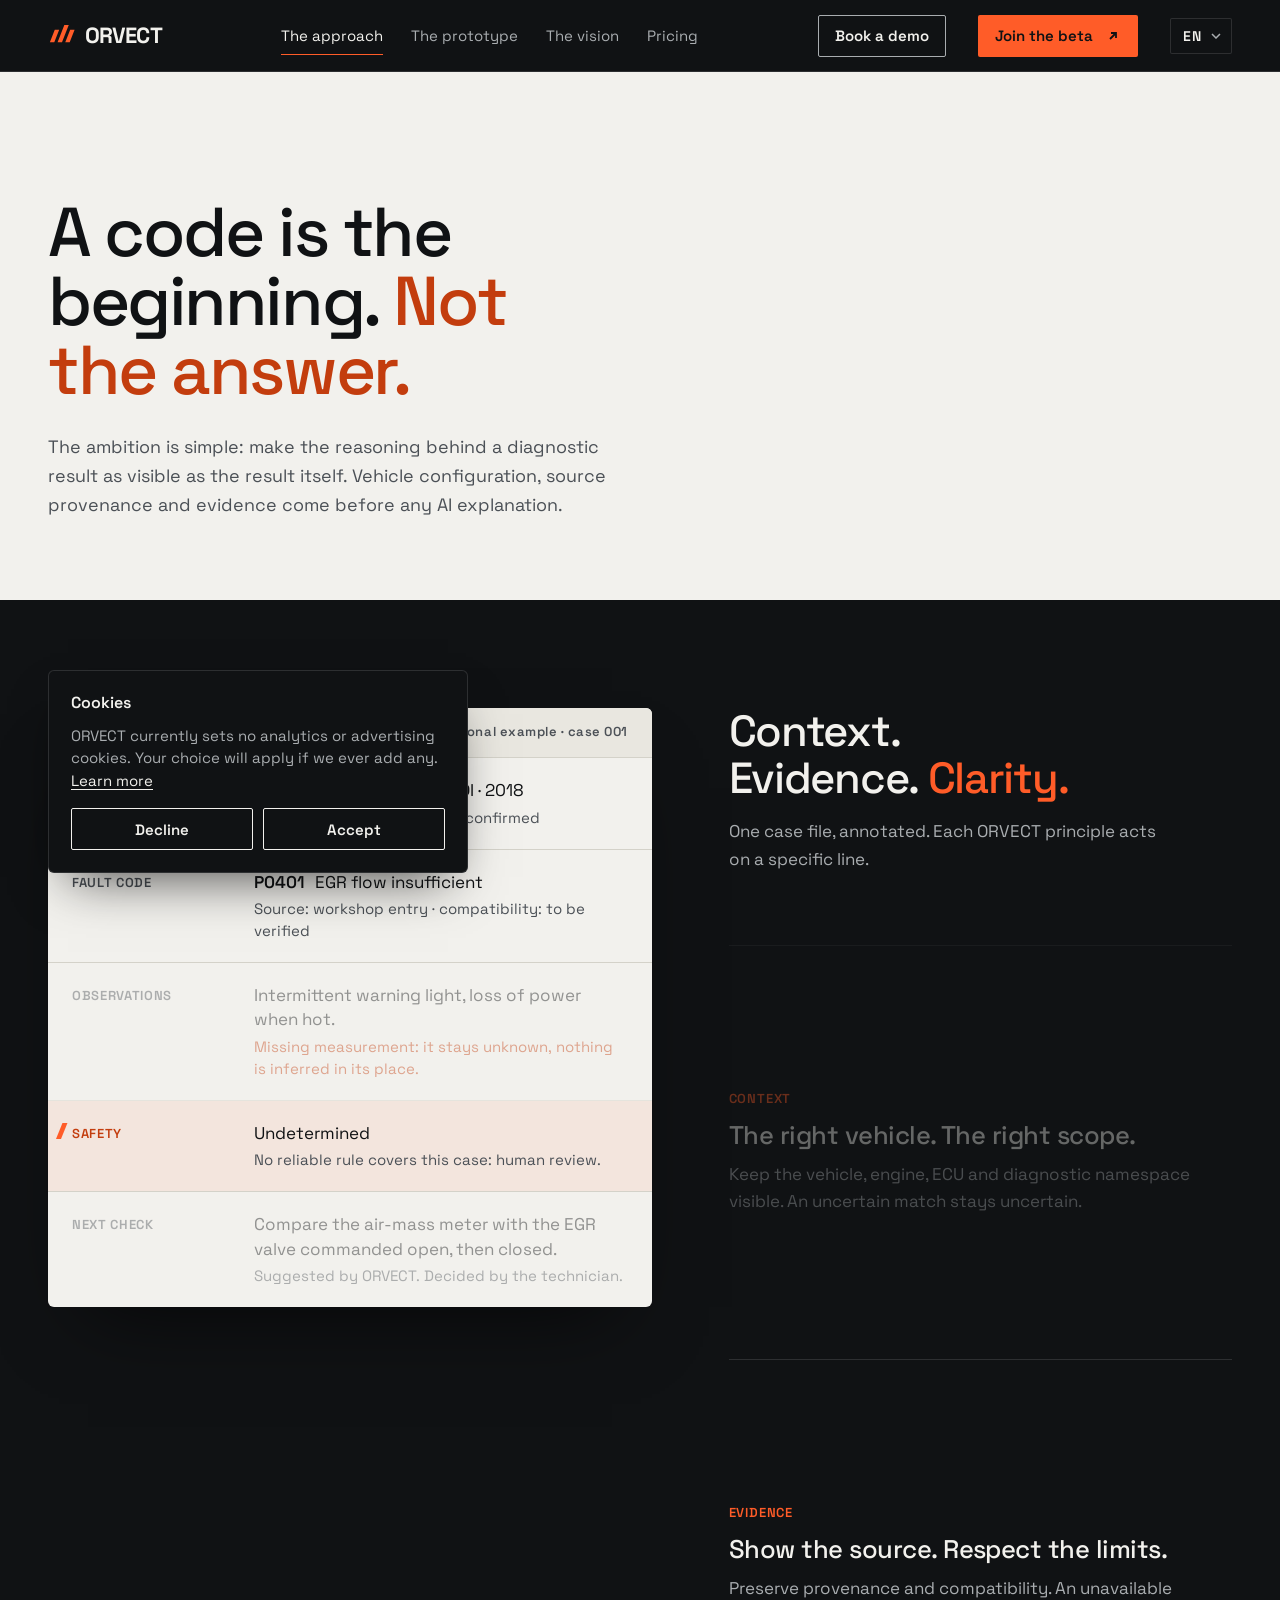
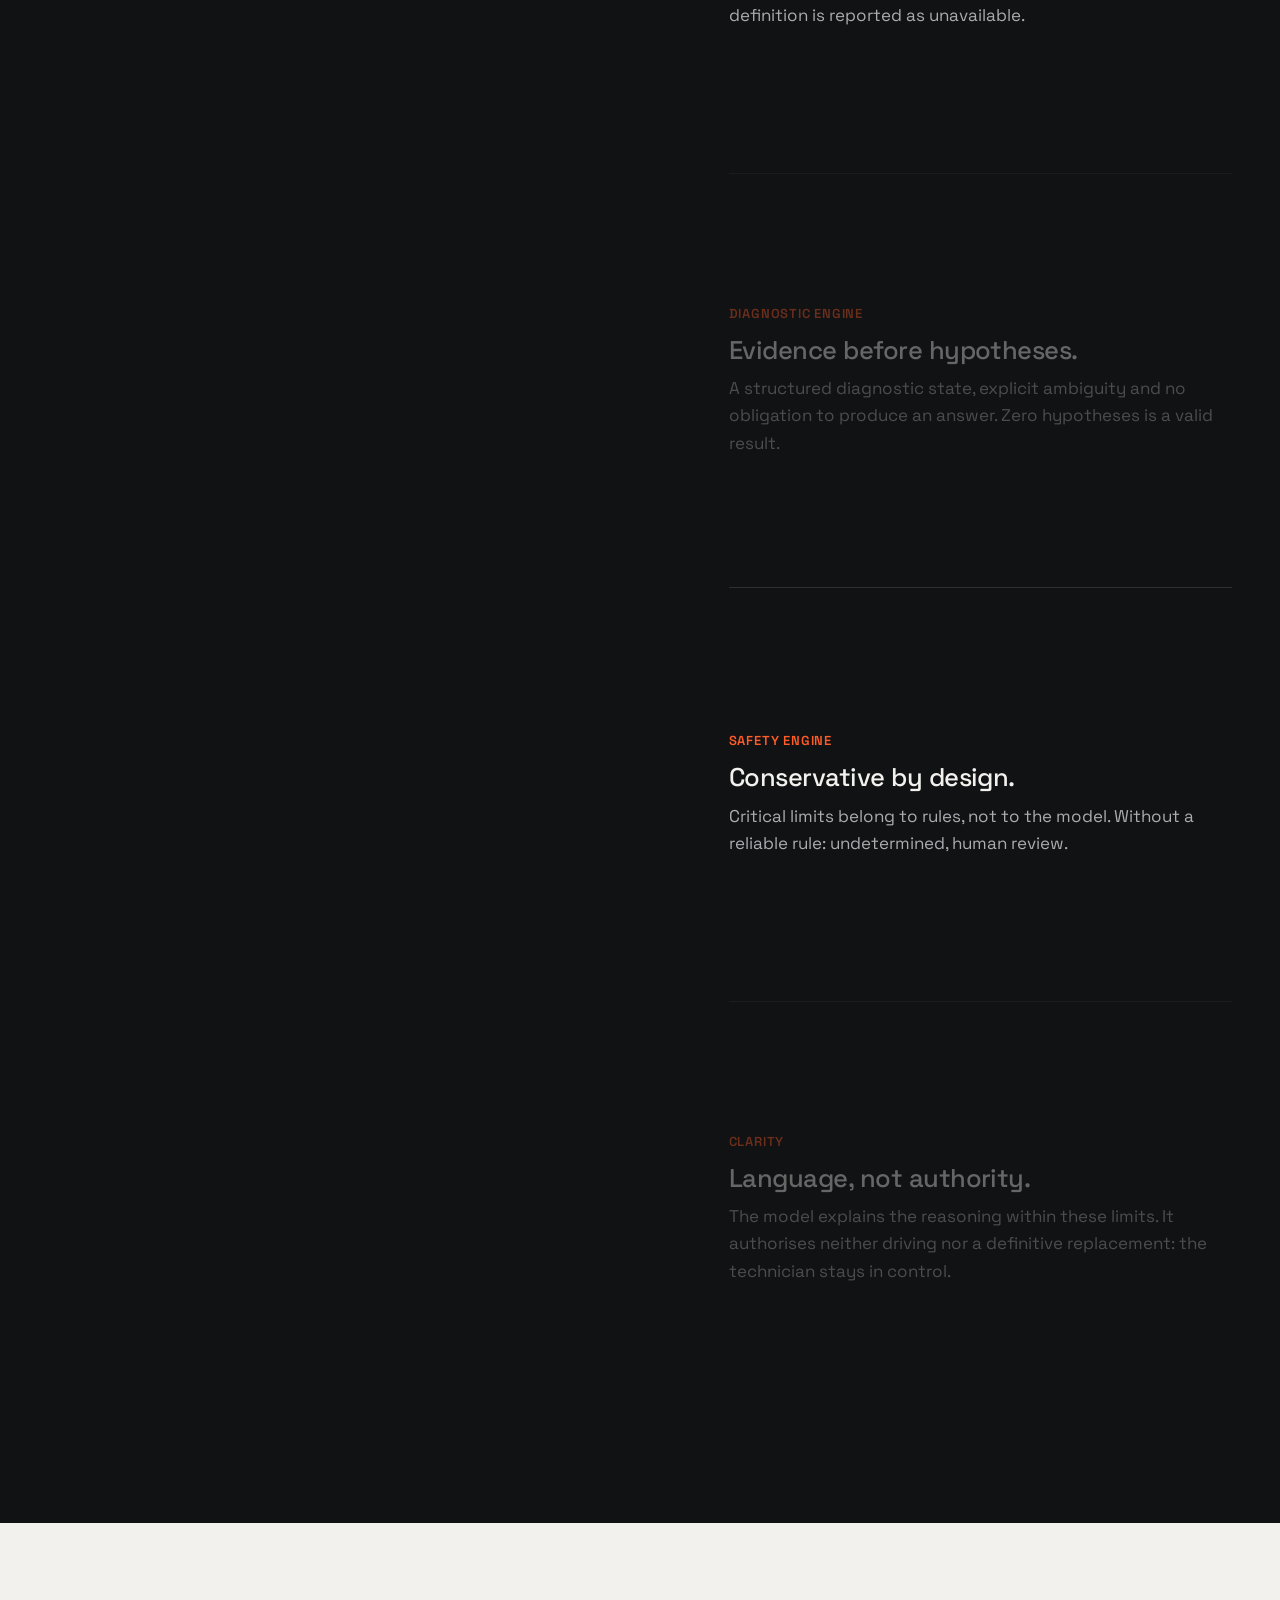
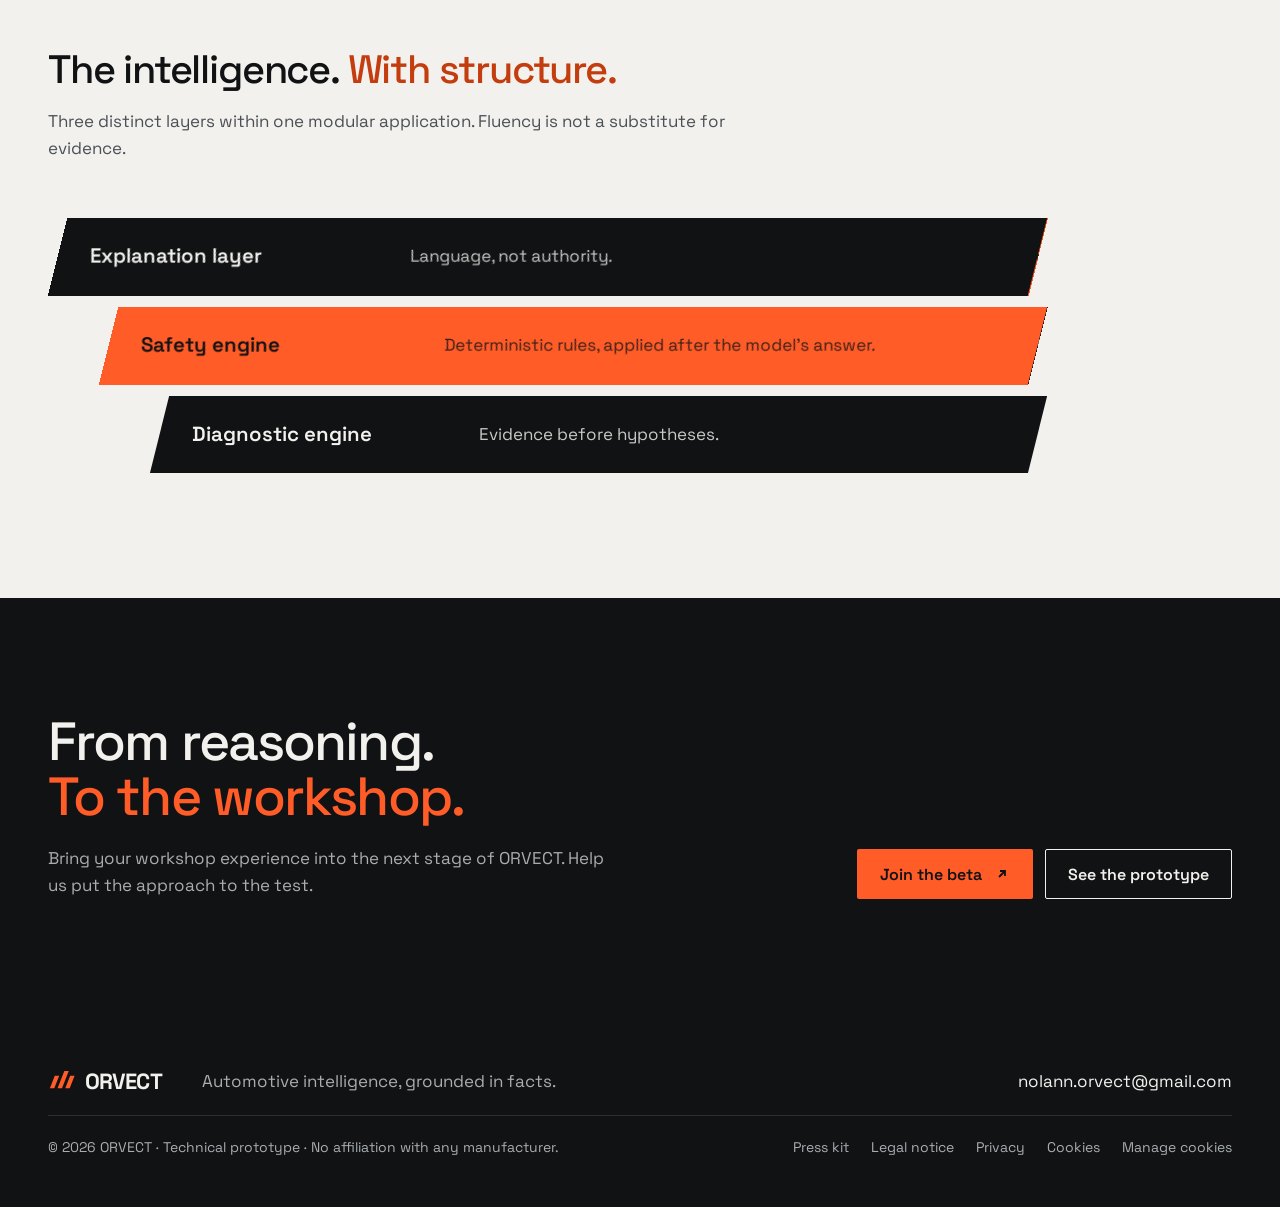
==== commit 29181984: "Add 'Réserver une démo' buttons and fit the header on mobile - Every page's header: a demo button be" ====
--- a/approche.html
+++ b/approche.html
@@ -9,8 +9,8 @@
 <script type="application/ld+json">{"@context": "https://schema.org", "@type": "BreadcrumbList", "itemListElement": [{"@type": "ListItem", "position": 1, "name": "ORVECT", "item": "https://orvect.fr/"}, {"@type": "ListItem", "position": 2, "name": "L’approche", "item": "https://orvect.fr/approche.html"}]}</script>
 <link rel="icon" href="favicon.ico" sizes="48x48"><link rel="icon" href="favicon.svg" type="image/svg+xml"><link rel="icon" href="icon-192.png" type="image/png" sizes="192x192"><link rel="apple-touch-icon" href="apple-touch-icon.png"><link rel="manifest" href="site.webmanifest">
 <link rel="preload" href="v1/assets/SpaceGrotesk.ttf" as="font" type="font/ttf" crossorigin>
-<link rel="stylesheet" href="v2/site.css?v=7"><link rel="stylesheet" href="v1/intro.css?v=1"><link rel="stylesheet" href="v2/approche.css?v=2">
-<script src="v2/i18n.js?v=8" defer></script><script src="v2/v2.js?v=14" defer></script>
+<link rel="stylesheet" href="v2/site.css?v=10"><link rel="stylesheet" href="v1/intro.css?v=1"><link rel="stylesheet" href="v2/approche.css?v=2">
+<script src="v2/i18n.js?v=9" defer></script><script src="v2/v2.js?v=14" defer></script>
 </head>
 <body>
 <script src="v1/intro.js?v=1"></script>
@@ -24,6 +24,7 @@
       <a href="vision.html">La vision</a>
       <a href="tarifs.html">Tarifs</a>
     </nav>
+    <a class="btn btn-ghost btn-small btn-demo" href="mailto:nolann.orvect@gmail.com?subject=Demande%20de%20d%C3%A9mo%20ORVECT&amp;body=Bonjour%2C%0A%0AJe%20souhaite%20une%20d%C3%A9mo%20d%E2%80%99ORVECT.%0A%0AAtelier%20%3A%0AVille%20%3A%0ANombre%20de%20techniciens%20%3A%0ACr%C3%A9neaux%20qui%20me%20conviennent%20%3A%0A" aria-label="Réserver une démo"><span class="demo-long">Réserver une démo</span><span class="demo-short" aria-hidden="true">Démo</span></a>
     <a class="btn btn-primary btn-small" href="beta.html">Rejoindre la bêta <svg aria-hidden="true" viewBox="0 0 16 16"><path d="M5 11 11 5M6 5h5v5"/></svg></a>
     <select class="lang-select" data-lang aria-label="Langue"><option value="fr">FR</option><option value="en">EN</option><option value="de">DE</option><option value="sv">SV</option></select>
     <button class="menu-toggle" type="button" data-menu-toggle aria-expanded="false" aria-label="Menu"><span></span><span></span></button>
--- a/v2/site.css
+++ b/v2/site.css
@@ -50,6 +50,11 @@
 .site-header nav a{text-decoration:none;white-space:nowrap;color:var(--on-dark-2);padding-block:6px;border-bottom:1px solid transparent;transition:color .2s,border-color .2s}
 .site-header nav a:hover{color:var(--on-dark);border-bottom-color:var(--on-dark-2)}
 .menu-toggle{display:none}
+.site-header .btn-ghost{border-color:var(--on-dark-2);color:var(--on-dark)}
+.site-header .btn-ghost:hover{background:var(--on-dark);color:var(--ink)}
+.site-header .bar>.btn-demo{margin-left:auto}
+.site-header nav+.btn-demo{margin-left:0}
+.demo-short{display:none}
 /* Language: a native select, codes only so it reads the same in every language */
 .lang-select{-webkit-appearance:none;appearance:none;height:36px;padding:0 28px 0 12px;border:1px solid var(--line-dark);border-radius:2px;background:transparent url("data:image/svg+xml,%3Csvg xmlns='http://www.w3.org/2000/svg' viewBox='0 0 10 6'%3E%3Cpath d='M1 1l4 4 4-4' fill='none' stroke='%23a9adb0' stroke-width='1.5'/%3E%3C/svg%3E") no-repeat right 10px center/10px 6px;color:var(--on-dark);font-family:inherit;font-size:14px;font-weight:600;letter-spacing:.04em;cursor:pointer;transition:border-color .2s}
 .lang-select:hover{border-color:var(--on-dark-2)}
@@ -121,9 +126,13 @@
 .site-footer .legal-links a{color:var(--on-dark-2)}
 .site-footer .legal-links a:hover{color:var(--on-dark)}
 
-@media(max-width:900px){
+@media(max-width:1080px){
   :root{--header:64px}
   .site-header nav,.site-header .bar>.btn{display:none}
+  .site-header .bar>.btn-demo{display:inline-flex;margin-left:auto;padding:0 14px}
+  .site-header .bar>.btn-demo .demo-long{display:none}
+  .site-header .bar>.btn-demo .demo-short{display:inline}
+  .site-header .bar>.btn-demo~.lang-select{margin-left:0}
   .site-header .bar{column-gap:10px}
   .lang-select{height:44px;margin-left:auto}
   .menu-toggle{display:inline-flex;flex-direction:column;justify-content:center;align-items:center;gap:6px;width:44px;height:44px;padding:0;border:1px solid var(--on-dark-2);border-radius:2px;background:transparent}
@@ -136,6 +145,11 @@
   .site-header.is-open nav{display:flex;flex-direction:column;gap:0;width:100%;order:3;margin:0;font-size:18px}
   .site-header.is-open nav a{padding:14px 0;border-bottom:1px solid var(--line-dark)}
   .site-header.is-open .bar>.btn{display:inline-flex;order:4}
+  .site-header.is-open .bar>.btn{flex:1 1 100%;justify-content:center;margin-left:0}
+  .site-header.is-open .bar>.btn-demo{order:5}
+  .site-header.is-open .bar>.btn-demo .demo-long{display:inline}
+  .site-header.is-open .bar>.btn-demo .demo-short{display:none}
+  .site-header.is-open .bar>.lang-select{margin-left:auto}
   .site-header.is-open .menu-toggle span:first-child{transform:translateY(3.75px) rotate(45deg)}
   .site-header.is-open .menu-toggle span:last-child{transform:translateY(-3.75px) rotate(-45deg)}
   .site-header.is-floating::before{inset:8px 10px}
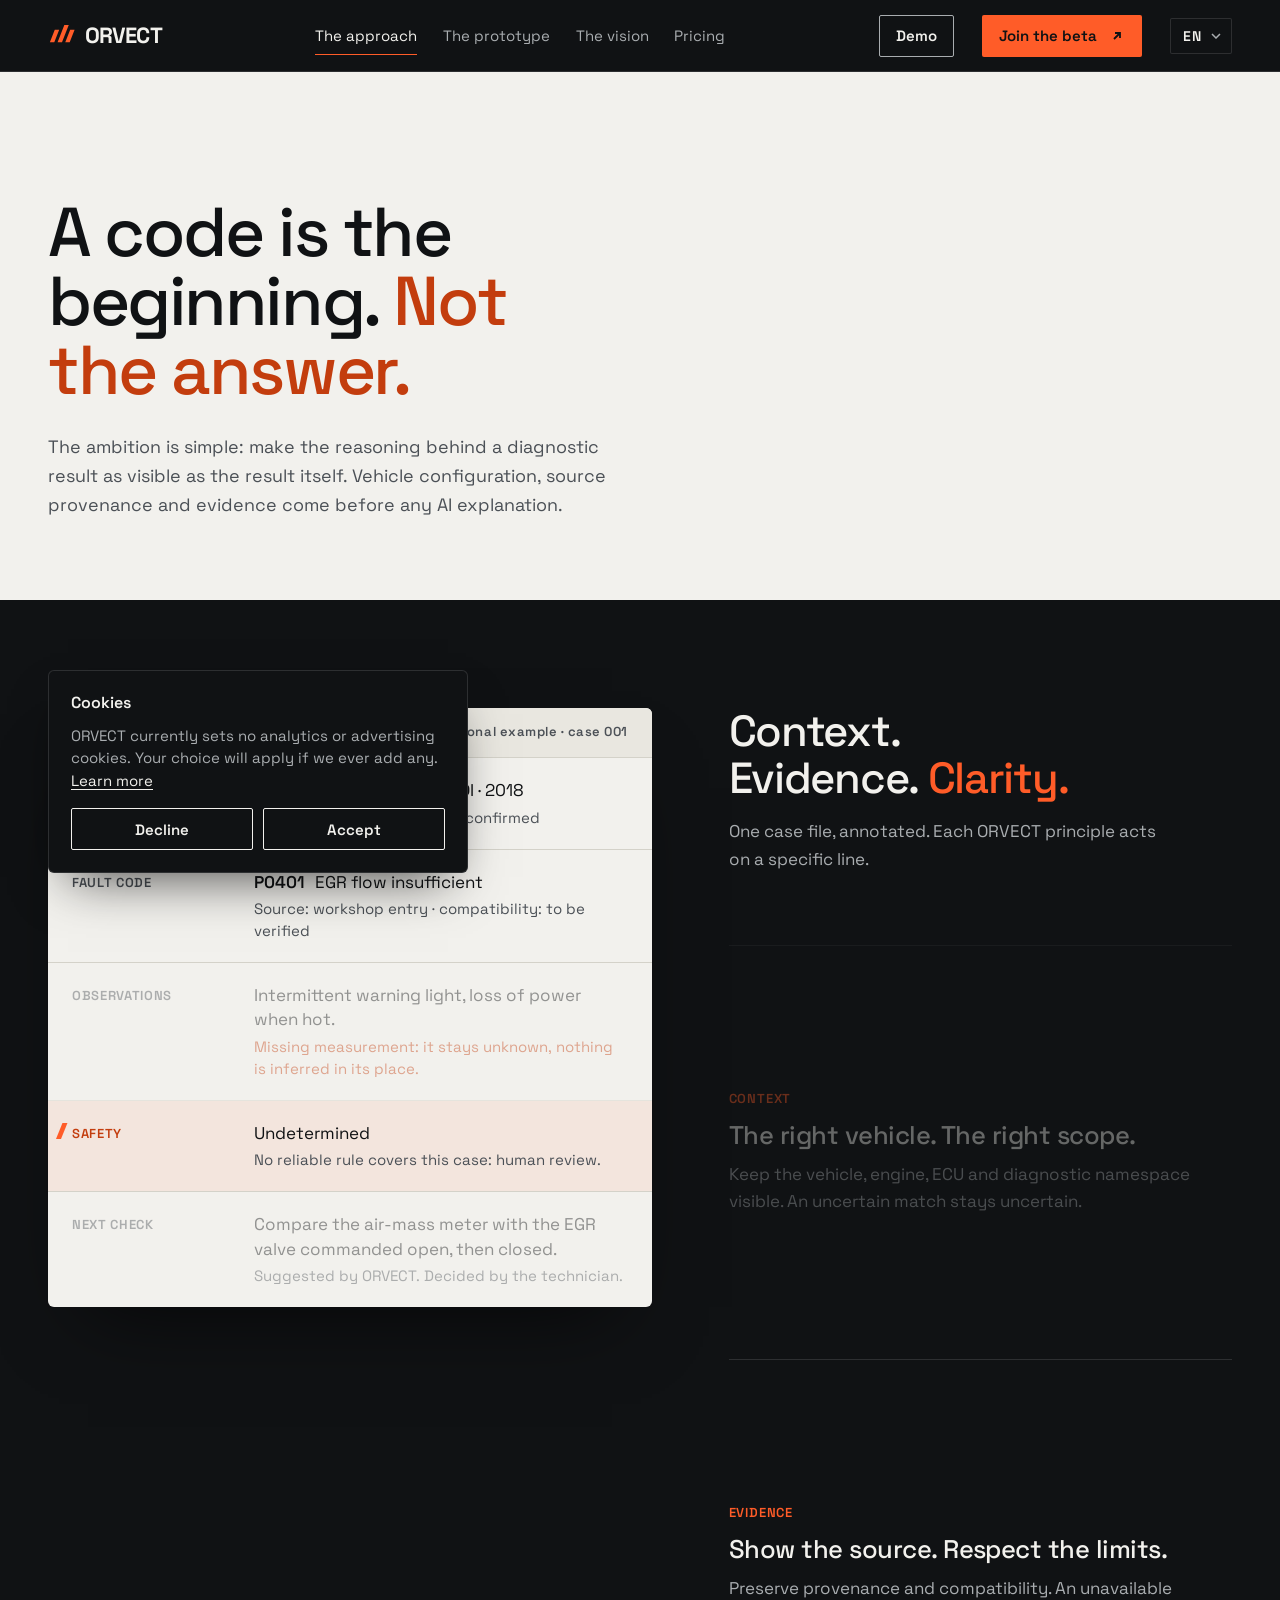
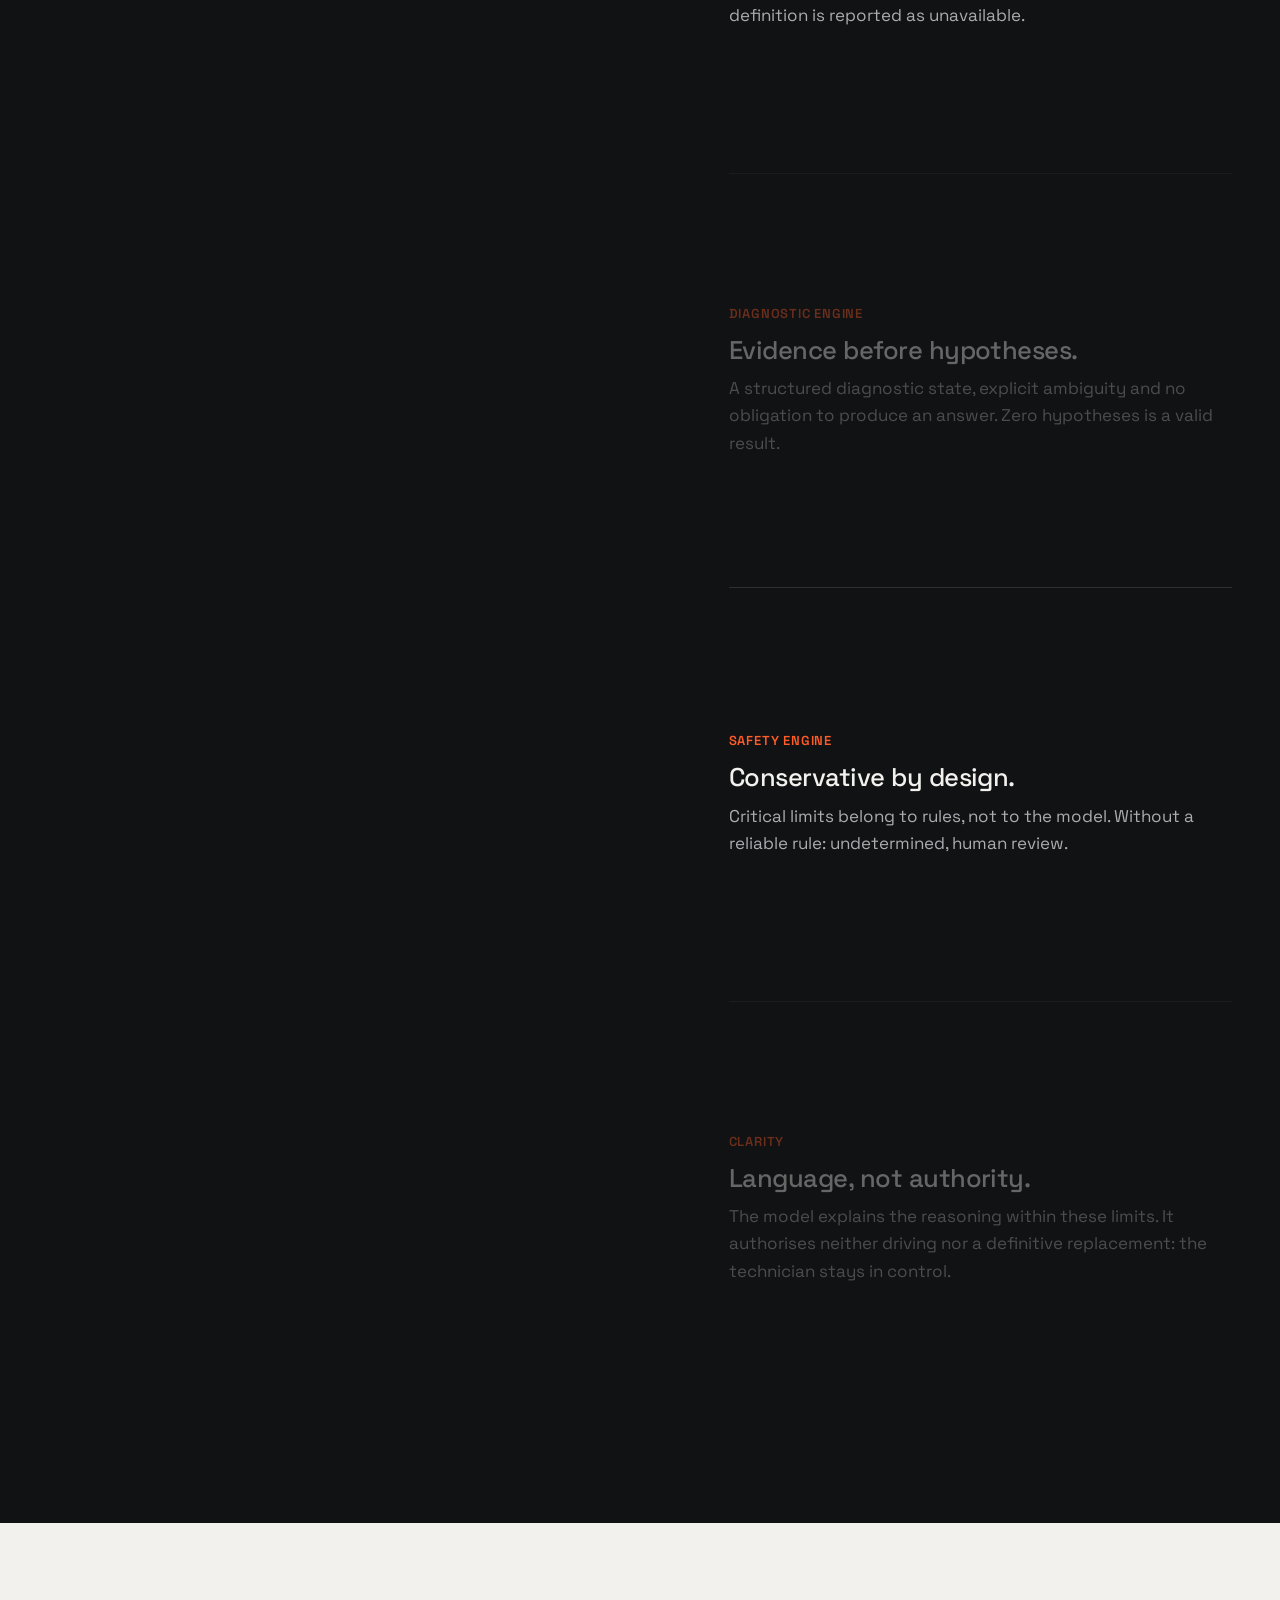
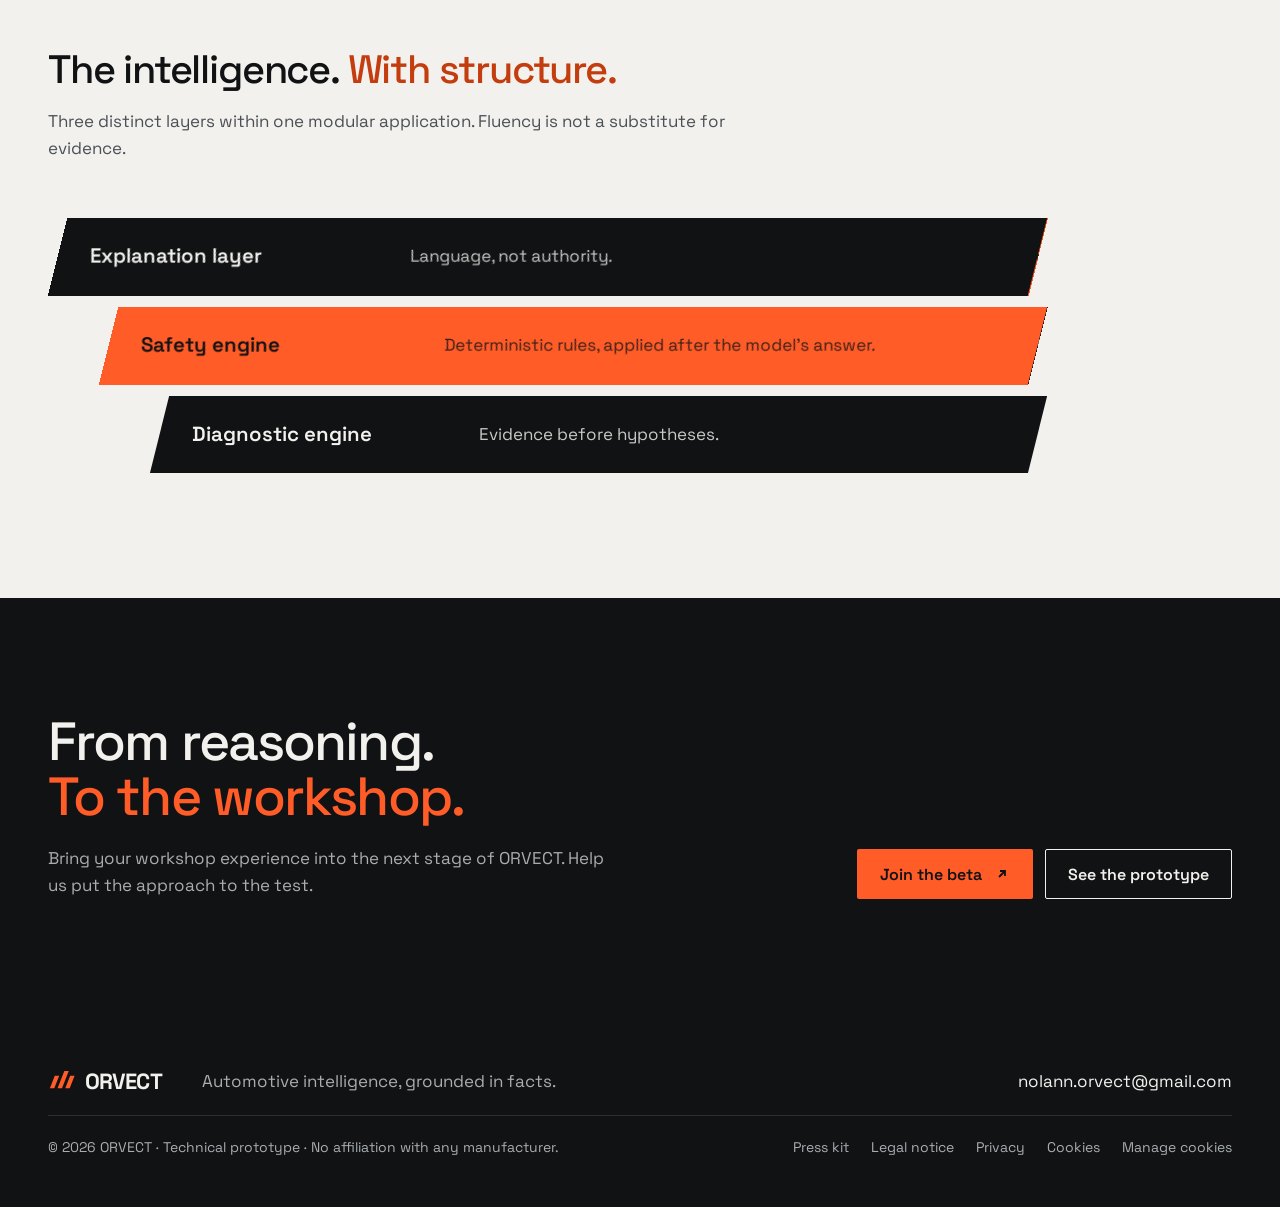
==== commit dc9e5878: "Header buttons never wrap; the home intro leaves in one gesture - Header: buttons and brand no longe" ====
--- a/approche.html
+++ b/approche.html
@@ -9,8 +9,8 @@
 <script type="application/ld+json">{"@context": "https://schema.org", "@type": "BreadcrumbList", "itemListElement": [{"@type": "ListItem", "position": 1, "name": "ORVECT", "item": "https://orvect.fr/"}, {"@type": "ListItem", "position": 2, "name": "L’approche", "item": "https://orvect.fr/approche.html"}]}</script>
 <link rel="icon" href="favicon.ico" sizes="48x48"><link rel="icon" href="favicon.svg" type="image/svg+xml"><link rel="icon" href="icon-192.png" type="image/png" sizes="192x192"><link rel="apple-touch-icon" href="apple-touch-icon.png"><link rel="manifest" href="site.webmanifest">
 <link rel="preload" href="v1/assets/SpaceGrotesk.ttf" as="font" type="font/ttf" crossorigin>
-<link rel="stylesheet" href="v2/site.css?v=10"><link rel="stylesheet" href="v1/intro.css?v=1"><link rel="stylesheet" href="v2/approche.css?v=2">
-<script src="v2/i18n.js?v=9" defer></script><script src="v2/v2.js?v=14" defer></script>
+<link rel="stylesheet" href="v2/site.css?v=11"><link rel="stylesheet" href="v1/intro.css?v=1"><link rel="stylesheet" href="v2/approche.css?v=2">
+<script src="v2/i18n.js?v=10" defer></script><script src="v2/v2.js?v=15" defer></script>
 </head>
 <body>
 <script src="v1/intro.js?v=1"></script>
--- a/v2/site.css
+++ b/v2/site.css
@@ -38,7 +38,7 @@
 .site-header{position:sticky;top:0;z-index:50;height:var(--header)}
 .site-header{transition:transform .5s var(--ease),opacity .35s}
 .intro-active .site-header:not(:focus-within){transform:translateY(-110%);opacity:0;pointer-events:none}
-.site-header .bar{position:relative;height:100%;max-width:calc(var(--max) + 2 * var(--gutter));margin-inline:auto;padding-inline:var(--gutter);display:flex;align-items:center;gap:32px;transition:padding .45s var(--ease)}
+.site-header .bar{position:relative;height:100%;max-width:calc(var(--max) + 2 * var(--gutter));margin-inline:auto;padding-inline:var(--gutter);display:flex;align-items:center;gap:clamp(16px,2.2vw,32px);transition:padding .45s var(--ease)}
 .site-header::before{content:"";position:absolute;inset:0;background:var(--ink);border-bottom:1px solid var(--line-dark);transition:inset .45s var(--ease),border-radius .45s var(--ease),box-shadow .45s var(--ease),background-color .3s,border-color .3s,opacity .4s}
 .site-header.is-floating::before{inset:10px max(12px,calc((100% - 1180px) / 2));border:1px solid var(--line-dark);border-radius:8px;background:#1a1d20d9;-webkit-backdrop-filter:blur(14px) saturate(140%);backdrop-filter:blur(14px) saturate(140%);box-shadow:0 12px 30px -12px #000000b3}
 .site-header.is-floating .bar{padding-inline:max(32px,calc((100% - 1180px) / 2 + 20px))}
@@ -46,7 +46,7 @@
 .site-header.is-floating .bar>*{pointer-events:auto}
 .brand{display:inline-flex;align-items:center;gap:9px;font-weight:700;font-size:22px;letter-spacing:-.04em;text-decoration:none;color:var(--on-dark);transition:opacity .4s}
 .brand img{width:28px;height:auto}
-.site-header nav{display:flex;gap:28px;margin-left:auto;font-size:15px}
+.site-header nav{display:flex;gap:clamp(18px,2vw,28px);margin-left:auto;font-size:15px}
 .site-header nav a{text-decoration:none;white-space:nowrap;color:var(--on-dark-2);padding-block:6px;border-bottom:1px solid transparent;transition:color .2s,border-color .2s}
 .site-header nav a:hover{color:var(--on-dark);border-bottom-color:var(--on-dark-2)}
 .menu-toggle{display:none}
@@ -55,6 +55,9 @@
 .site-header .bar>.btn-demo{margin-left:auto}
 .site-header nav+.btn-demo{margin-left:0}
 .demo-short{display:none}
+.site-header .bar>*{flex-shrink:0}
+.site-header .btn{white-space:nowrap}
+@media(max-width:1320px){.site-header .bar>.btn-demo .demo-long{display:none}.site-header .bar>.btn-demo .demo-short{display:inline}}
 /* Language: a native select, codes only so it reads the same in every language */
 .lang-select{-webkit-appearance:none;appearance:none;height:36px;padding:0 28px 0 12px;border:1px solid var(--line-dark);border-radius:2px;background:transparent url("data:image/svg+xml,%3Csvg xmlns='http://www.w3.org/2000/svg' viewBox='0 0 10 6'%3E%3Cpath d='M1 1l4 4 4-4' fill='none' stroke='%23a9adb0' stroke-width='1.5'/%3E%3C/svg%3E") no-repeat right 10px center/10px 6px;color:var(--on-dark);font-family:inherit;font-size:14px;font-weight:600;letter-spacing:.04em;cursor:pointer;transition:border-color .2s}
 .lang-select:hover{border-color:var(--on-dark-2)}
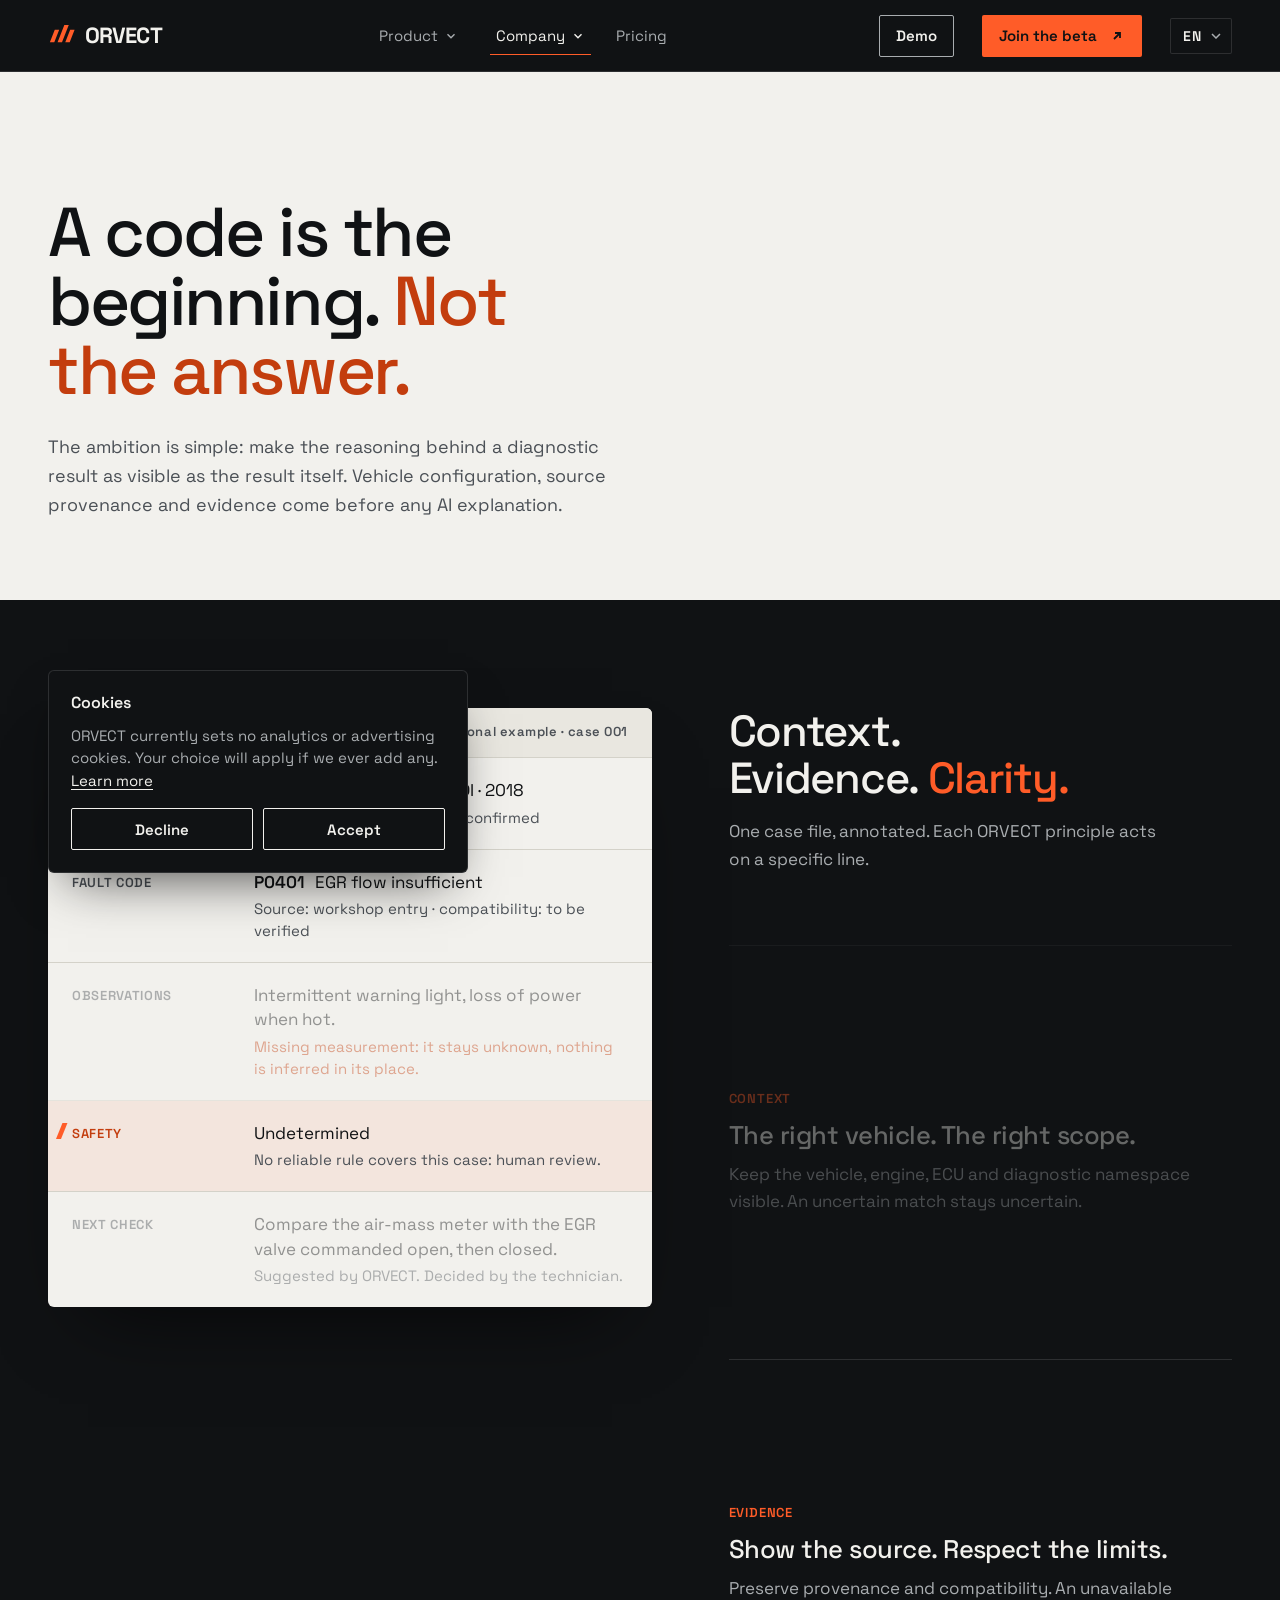
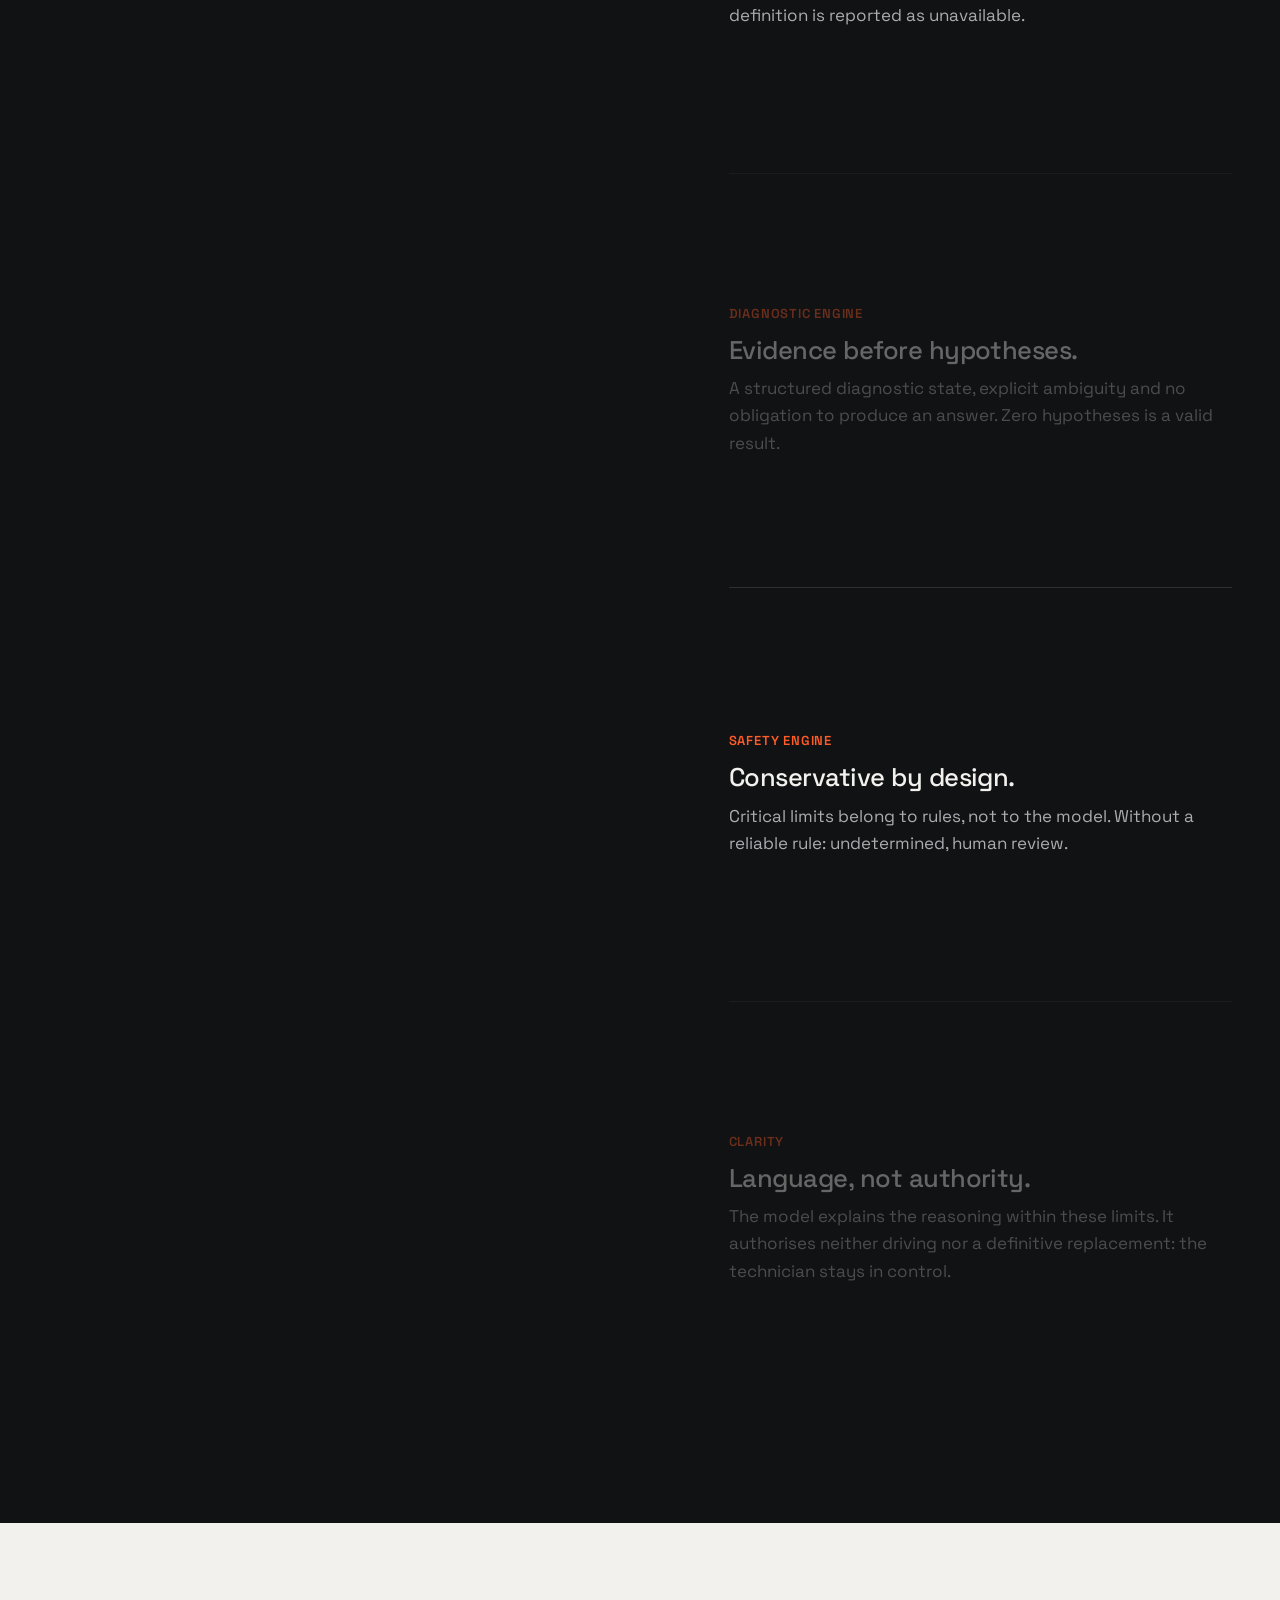
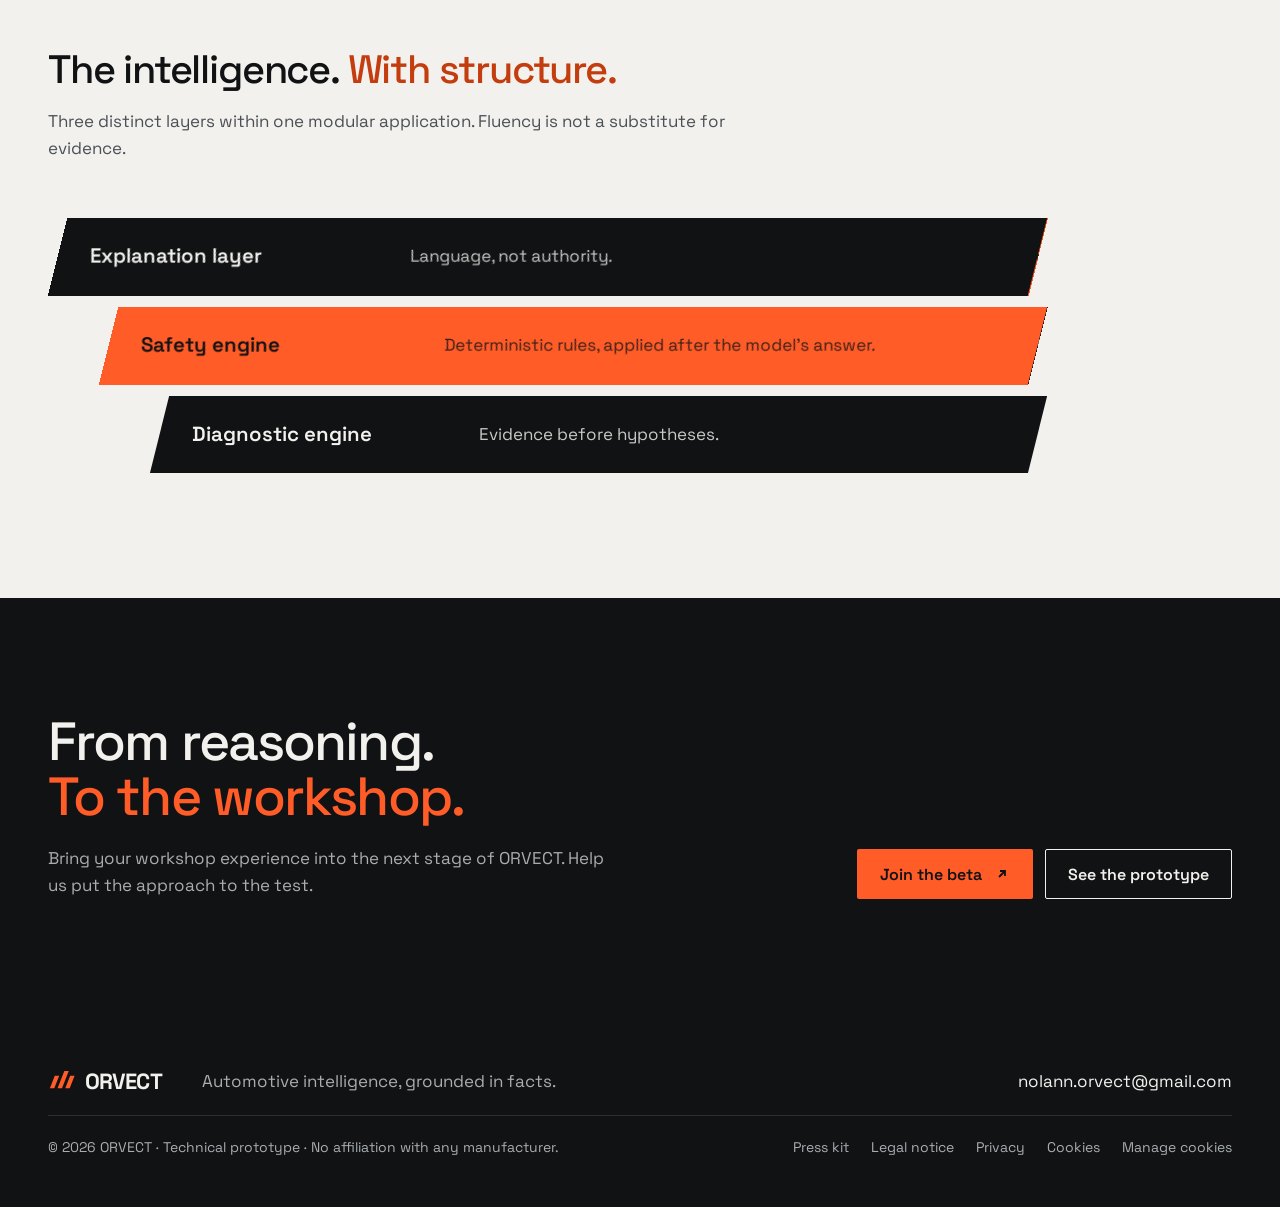
==== commit c458bd8a: "Header: mega menu with categories on hover; floating bar switched off - Produit (Le diagnostic, Le p" ====
--- a/approche.html
+++ b/approche.html
@@ -9,8 +9,8 @@
 <script type="application/ld+json">{"@context": "https://schema.org", "@type": "BreadcrumbList", "itemListElement": [{"@type": "ListItem", "position": 1, "name": "ORVECT", "item": "https://orvect.fr/"}, {"@type": "ListItem", "position": 2, "name": "L’approche", "item": "https://orvect.fr/approche.html"}]}</script>
 <link rel="icon" href="favicon.ico" sizes="48x48"><link rel="icon" href="favicon.svg" type="image/svg+xml"><link rel="icon" href="icon-192.png" type="image/png" sizes="192x192"><link rel="apple-touch-icon" href="apple-touch-icon.png"><link rel="manifest" href="site.webmanifest">
 <link rel="preload" href="v1/assets/SpaceGrotesk.ttf" as="font" type="font/ttf" crossorigin>
-<link rel="stylesheet" href="v2/site.css?v=11"><link rel="stylesheet" href="v1/intro.css?v=1"><link rel="stylesheet" href="v2/approche.css?v=2">
-<script src="v2/i18n.js?v=10" defer></script><script src="v2/v2.js?v=15" defer></script>
+<link rel="stylesheet" href="v2/site.css?v=14"><link rel="stylesheet" href="v1/intro.css?v=1"><link rel="stylesheet" href="v2/approche.css?v=2">
+<script src="v2/i18n.js?v=11" defer></script><script src="v2/v2.js?v=16" defer></script>
 </head>
 <body>
 <script src="v1/intro.js?v=1"></script>
@@ -19,10 +19,9 @@
   <div class="bar">
     <a class="brand" href="index.html" aria-label="ORVECT, accueil"><img src="v1/assets/orvect-mark.svg" alt="" width="30" height="25">ORVECT</a>
     <nav aria-label="Navigation principale">
-      <a href="approche.html" aria-current="page">L’approche</a>
-      <a href="prototype.html">Le prototype</a>
-      <a href="vision.html">La vision</a>
-      <a href="tarifs.html">Tarifs</a>
+      <div class="nav-item" data-mega><button class="nav-trigger" type="button" aria-expanded="false">Produit<svg aria-hidden="true" viewBox="0 0 16 16"><path d="M4 6l4 4 4-4"/></svg></button><div class="mega"><div class="mega-inner"><div class="mega-col"><p class="mega-k">Le diagnostic</p><a class="mega-link" href="index.html#mac-title"><svg aria-hidden="true" viewBox="0 0 16 16"><path d="M3 13V8M8 13V3M13 13V6"/></svg><span><b>Pistes chiffrées</b><small>Chaque cause possible, avec sa probabilité.</small></span></a><a class="mega-link" href="index.html#check-title"><svg aria-hidden="true" viewBox="0 0 16 16"><path d="M3 8.5 6.5 12 13 4.5"/></svg><span><b>Prochain contrôle</b><small>Celui qui départage le mieux les pistes.</small></span></a><a class="mega-link" href="index.html#bench-title"><svg aria-hidden="true" viewBox="0 0 16 16"><circle cx="8" cy="8" r="5.5"/><circle cx="8" cy="8" r="2"/></svg><span><b>Fiabilité mesurée</b><small>8 pannes sur 10 dans les 3 premières pistes.</small></span></a><a class="mega-link" href="index.html#limits-title"><svg aria-hidden="true" viewBox="0 0 16 16"><path d="M8 2 13 4v4c0 3-2.2 5-5 6-2.8-1-5-3-5-6V4Z"/></svg><span><b>Garde-fous</b><small>Ce qu’ORVECT ne fera jamais.</small></span></a></div><div class="mega-col"><p class="mega-k">Le parcours</p><a class="mega-link" href="prototype.html#p1"><svg aria-hidden="true" viewBox="0 0 16 16"><path d="M2 10.5h12M3.5 10.5 5 6.5h6l1.5 4M4.5 13v-1.5M11.5 13v-1.5"/></svg><span><b>Identifier le véhicule</b><small>Véhicule, moteur et symptômes avant le code.</small></span></a><a class="mega-link" href="prototype.html#p2"><svg aria-hidden="true" viewBox="0 0 16 16"><path d="M1.5 8h2.5l2-4 3 8 2-4h3"/></svg><span><b>Rassembler les signaux</b><small>Chaque code vérifié : source et compatibilité.</small></span></a><a class="mega-link" href="prototype.html#p3"><svg aria-hidden="true" viewBox="0 0 16 16"><path d="M4 2h5l3 3v9H4ZM9 2v3h3M6 9h4M6 11.5h4"/></svg><span><b>Suivre les preuves</b><small>Observations, manques et interprétation séparés.</small></span></a><a class="mega-link" href="prototype.html#p4"><svg aria-hidden="true" viewBox="0 0 16 16"><circle cx="8" cy="5" r="2.5"/><path d="M3 14c.5-3 2.5-4.5 5-4.5s4.5 1.5 5 4.5"/></svg><span><b>Technicien aux commandes</b><small>Une trace de chaque vérification.</small></span></a></div><div class="mega-col mega-side"><p class="mega-k">Outils</p><a class="mega-link" href="prototype.html"><svg aria-hidden="true" viewBox="0 0 16 16"><path d="M2 3h12v8H2ZM6 14h4M8 11v3"/></svg><span><b>Le prototype</b><small>Le parcours complet, en ligne.</small></span></a><a class="mega-link" href="tarifs.html"><svg aria-hidden="true" viewBox="0 0 16 16"><path d="M2 2h6l6 6-6 6-6-6Z"/><circle cx="5.5" cy="5.5" r="1"/></svg><span><b>Tarifs</b><small>Trois formules par atelier.</small></span></a><a class="mega-link" href="mailto:nolann.orvect@gmail.com?subject=Demande%20de%20d%C3%A9mo%20ORVECT&amp;body=Bonjour%2C%0A%0AJe%20souhaite%20une%20d%C3%A9mo%20d%E2%80%99ORVECT.%0A%0AAtelier%20%3A%0AVille%20%3A%0ANombre%20de%20techniciens%20%3A%0ACr%C3%A9neaux%20qui%20me%20conviennent%20%3A%0A"><svg aria-hidden="true" viewBox="0 0 16 16"><path d="M2.5 3.5h11v10h-11ZM2.5 6.5h11M5.5 2v3M10.5 2v3"/></svg><span><b>Réserver une démo</b><small>Un de vos dossiers, passé dans ORVECT avec nous.</small></span></a></div></div></div></div>
+      <div class="nav-item is-current" data-mega><button class="nav-trigger" type="button" aria-expanded="false">Entreprise<svg aria-hidden="true" viewBox="0 0 16 16"><path d="M4 6l4 4 4-4"/></svg></button><div class="mega"><div class="mega-inner"><div class="mega-col"><p class="mega-k">ORVECT</p><a class="mega-link" href="approche.html" aria-current="page"><svg aria-hidden="true" viewBox="0 0 16 16"><path d="M8 2 14 5 8 8 2 5ZM2 8l6 3 6-3M2 11l6 3 6-3"/></svg><span><b>L’approche</b><small>Contexte, preuves, clarté.</small></span></a><a class="mega-link" href="vision.html"><svg aria-hidden="true" viewBox="0 0 16 16"><path d="M1.5 8s2.5-4.5 6.5-4.5S14.5 8 14.5 8 12 12.5 8 12.5 1.5 8 1.5 8Z"/><circle cx="8" cy="8" r="2"/></svg><span><b>La vision</b><small>Où va ORVECT, et pourquoi.</small></span></a><a class="mega-link" href="vision.html#equipe"><svg aria-hidden="true" viewBox="0 0 16 16"><circle cx="5.5" cy="5.5" r="2"/><circle cx="11" cy="6" r="1.7"/><path d="M1.5 13.5c.4-2.5 2-3.8 4-3.8s3.6 1.3 4 3.8M10 10c2 0 3.8 1 4.3 3.5"/></svg><span><b>L’équipe</b><small>Les fondateurs d’ORVECT.</small></span></a></div><div class="mega-col mega-side"><p class="mega-k">Ressources</p><a class="mega-link" href="presse.html"><svg aria-hidden="true" viewBox="0 0 16 16"><path d="M2 3h12v10H2ZM2 11l3.5-3.5 3 3 2-2L14 12"/></svg><span><b>Kit presse</b><small>Logos, visuels et photos.</small></span></a><a class="mega-link" href="beta.html"><svg aria-hidden="true" viewBox="0 0 16 16"><path d="M5 11 11 5M6 5h5v5"/></svg><span><b>Rejoindre la bêta</b><small>Testez ORVECT sur vos cas réels.</small></span></a></div></div></div></div>
+      <a class="nav-plain" href="tarifs.html">Tarifs</a>
     </nav>
     <a class="btn btn-ghost btn-small btn-demo" href="mailto:nolann.orvect@gmail.com?subject=Demande%20de%20d%C3%A9mo%20ORVECT&amp;body=Bonjour%2C%0A%0AJe%20souhaite%20une%20d%C3%A9mo%20d%E2%80%99ORVECT.%0A%0AAtelier%20%3A%0AVille%20%3A%0ANombre%20de%20techniciens%20%3A%0ACr%C3%A9neaux%20qui%20me%20conviennent%20%3A%0A" aria-label="Réserver une démo"><span class="demo-long">Réserver une démo</span><span class="demo-short" aria-hidden="true">Démo</span></a>
     <a class="btn btn-primary btn-small" href="beta.html">Rejoindre la bêta <svg aria-hidden="true" viewBox="0 0 16 16"><path d="M5 11 11 5M6 5h5v5"/></svg></a>
--- a/v2/site.css
+++ b/v2/site.css
@@ -47,8 +47,8 @@
 .brand{display:inline-flex;align-items:center;gap:9px;font-weight:700;font-size:22px;letter-spacing:-.04em;text-decoration:none;color:var(--on-dark);transition:opacity .4s}
 .brand img{width:28px;height:auto}
 .site-header nav{display:flex;gap:clamp(18px,2vw,28px);margin-left:auto;font-size:15px}
-.site-header nav a{text-decoration:none;white-space:nowrap;color:var(--on-dark-2);padding-block:6px;border-bottom:1px solid transparent;transition:color .2s,border-color .2s}
-.site-header nav a:hover{color:var(--on-dark);border-bottom-color:var(--on-dark-2)}
+.site-header nav>a,.nav-trigger{text-decoration:none;white-space:nowrap;color:var(--on-dark-2);padding-block:6px;border-bottom:1px solid transparent;transition:color .2s,border-color .2s}
+.site-header nav>a:hover,.nav-trigger:hover,.nav-item:hover>.nav-trigger,.nav-item.is-open>.nav-trigger{color:var(--on-dark);border-bottom-color:var(--on-dark-2)}
 .menu-toggle{display:none}
 .site-header .btn-ghost{border-color:var(--on-dark-2);color:var(--on-dark)}
 .site-header .btn-ghost:hover{background:var(--on-dark);color:var(--ink)}
@@ -57,6 +57,25 @@
 .demo-short{display:none}
 .site-header .bar>*{flex-shrink:0}
 .site-header .btn{white-space:nowrap}
+/* Mega menu: Produit and Entreprise open a light panel under the bar on hover, focus or click. */
+.site-header nav{align-items:center}
+.nav-trigger{display:inline-flex;align-items:center;gap:6px;background:none;border:0;border-bottom:1px solid transparent;font:inherit;cursor:pointer}
+.nav-trigger svg{width:14px;height:14px;fill:none;stroke:currentColor;stroke-width:1.6;transition:transform .25s var(--ease)}
+.nav-item:hover>.nav-trigger svg,.nav-item.is-open>.nav-trigger svg{transform:rotate(180deg)}
+.mega{position:absolute;left:var(--gutter);right:var(--gutter);top:100%;padding-top:10px;opacity:0;visibility:hidden;transform:translateY(-6px);transition:opacity .2s,transform .25s var(--ease),visibility 0s linear .25s;z-index:60}
+.nav-item:hover>.mega,.nav-item:focus-within>.mega,.nav-item.is-open>.mega{opacity:1;visibility:visible;transform:none;transition:opacity .2s,transform .25s var(--ease),visibility 0s}
+.nav-item.is-closed>.mega{opacity:0;visibility:hidden}
+.mega-inner{display:grid;grid-auto-flow:column;grid-auto-columns:minmax(0,1fr);background:var(--paper);color:var(--ink);border:1px solid var(--line);border-radius:10px;box-shadow:0 24px 48px -20px #00000059;overflow:hidden}
+.mega-col{display:grid;align-content:start;gap:4px;padding:28px 24px}
+.mega-side{background:var(--paper-2)}
+.mega-k{margin:0 0 10px 12px;font-size:12px;font-weight:600;letter-spacing:.12em;text-transform:uppercase;color:var(--ink-2)}
+.mega-link{display:grid;grid-template-columns:22px 1fr;gap:14px;padding:12px;border-radius:6px;text-decoration:none;color:var(--ink);transition:background-color .15s}
+.mega-link:hover,.mega-link:focus-visible{background:#10121408}
+.mega-side .mega-link:hover{background:#ffffff8c}
+.mega-link svg{width:22px;height:22px;margin-top:1px;fill:none;stroke:var(--accent-ink);stroke-width:1.5;stroke-linecap:round;stroke-linejoin:round}
+.mega-link b{display:block;font-weight:600;font-size:16px;white-space:nowrap}
+.mega-link small{display:block;margin-top:3px;font-size:14px;line-height:1.4;color:var(--ink-2)}
+.mega-link[aria-current=page] b{color:var(--accent-ink)}
 @media(max-width:1320px){.site-header .bar>.btn-demo .demo-long{display:none}.site-header .bar>.btn-demo .demo-short{display:inline}}
 /* Language: a native select, codes only so it reads the same in every language */
 .lang-select{-webkit-appearance:none;appearance:none;height:36px;padding:0 28px 0 12px;border:1px solid var(--line-dark);border-radius:2px;background:transparent url("data:image/svg+xml,%3Csvg xmlns='http://www.w3.org/2000/svg' viewBox='0 0 10 6'%3E%3Cpath d='M1 1l4 4 4-4' fill='none' stroke='%23a9adb0' stroke-width='1.5'/%3E%3C/svg%3E") no-repeat right 10px center/10px 6px;color:var(--on-dark);font-family:inherit;font-size:14px;font-weight:600;letter-spacing:.04em;cursor:pointer;transition:border-color .2s}
@@ -116,7 +135,7 @@
 .cta-band h2 span{display:block;color:var(--accent)}
 .cta-band p{margin-top:20px;max-width:52ch;color:var(--on-dark-2)}
 .cta-band .actions{display:flex;flex-wrap:wrap;gap:12px}
-.site-header nav a[aria-current=page]{color:var(--on-dark);border-bottom-color:var(--accent)}
+.site-header nav>a[aria-current=page],.nav-item.is-current>.nav-trigger{color:var(--on-dark);border-bottom-color:var(--accent)}
 
 /* ---------- Footer ---------- */
 .site-footer{background:var(--ink);color:var(--on-dark);padding-block:48px}
@@ -145,9 +164,20 @@
   .site-header.is-open .brand{opacity:1}
   .site-header.is-open .bar{flex-wrap:wrap;padding-block:12px 20px;row-gap:12px}
   .site-header.is-open .bar>.brand{height:40px}
-  .site-header.is-open nav{display:flex;flex-direction:column;gap:0;width:100%;order:3;margin:0;font-size:18px}
-  .site-header.is-open nav a{padding:14px 0;border-bottom:1px solid var(--line-dark)}
+  .site-header.is-open nav{display:flex;flex-direction:column;align-items:stretch;gap:0;width:100%;order:3;margin:0;font-size:18px}
+  .site-header.is-open nav>a,.site-header.is-open .nav-trigger{width:100%;justify-content:space-between;padding:14px 0;font-size:18px;border-bottom:1px solid var(--line-dark)}
   .site-header.is-open .bar>.btn{display:inline-flex;order:4}
+  .site-header.is-open .nav-item{width:100%}
+  .site-header.is-open .mega{position:static;padding:0;opacity:1;visibility:visible;transform:none;display:none;transition:none}
+  .site-header.is-open .nav-item.is-open>.mega{display:block}
+  .site-header.is-open .mega-inner{grid-auto-flow:row;background:none;border:0;border-radius:0;box-shadow:none;color:var(--on-dark)}
+  .site-header.is-open .mega-col,.site-header.is-open .mega-side{padding:8px 0 12px;background:none}
+  .site-header.is-open .mega-k{margin-left:0;color:var(--on-dark-2)}
+  .site-header.is-open .mega-link{padding:10px 0;color:var(--on-dark)}
+  .site-header.is-open .mega-link small{display:none}
+  .site-header.is-open{max-height:100svh;overflow-y:auto;overscroll-behavior:contain;background:var(--ink)}
+  .site-header.is-open .mega-link svg{stroke:var(--accent)}
+  .site-header.is-open .mega-link b{white-space:normal}
   .site-header.is-open .bar>.btn{flex:1 1 100%;justify-content:center;margin-left:0}
   .site-header.is-open .bar>.btn-demo{order:5}
   .site-header.is-open .bar>.btn-demo .demo-long{display:inline}
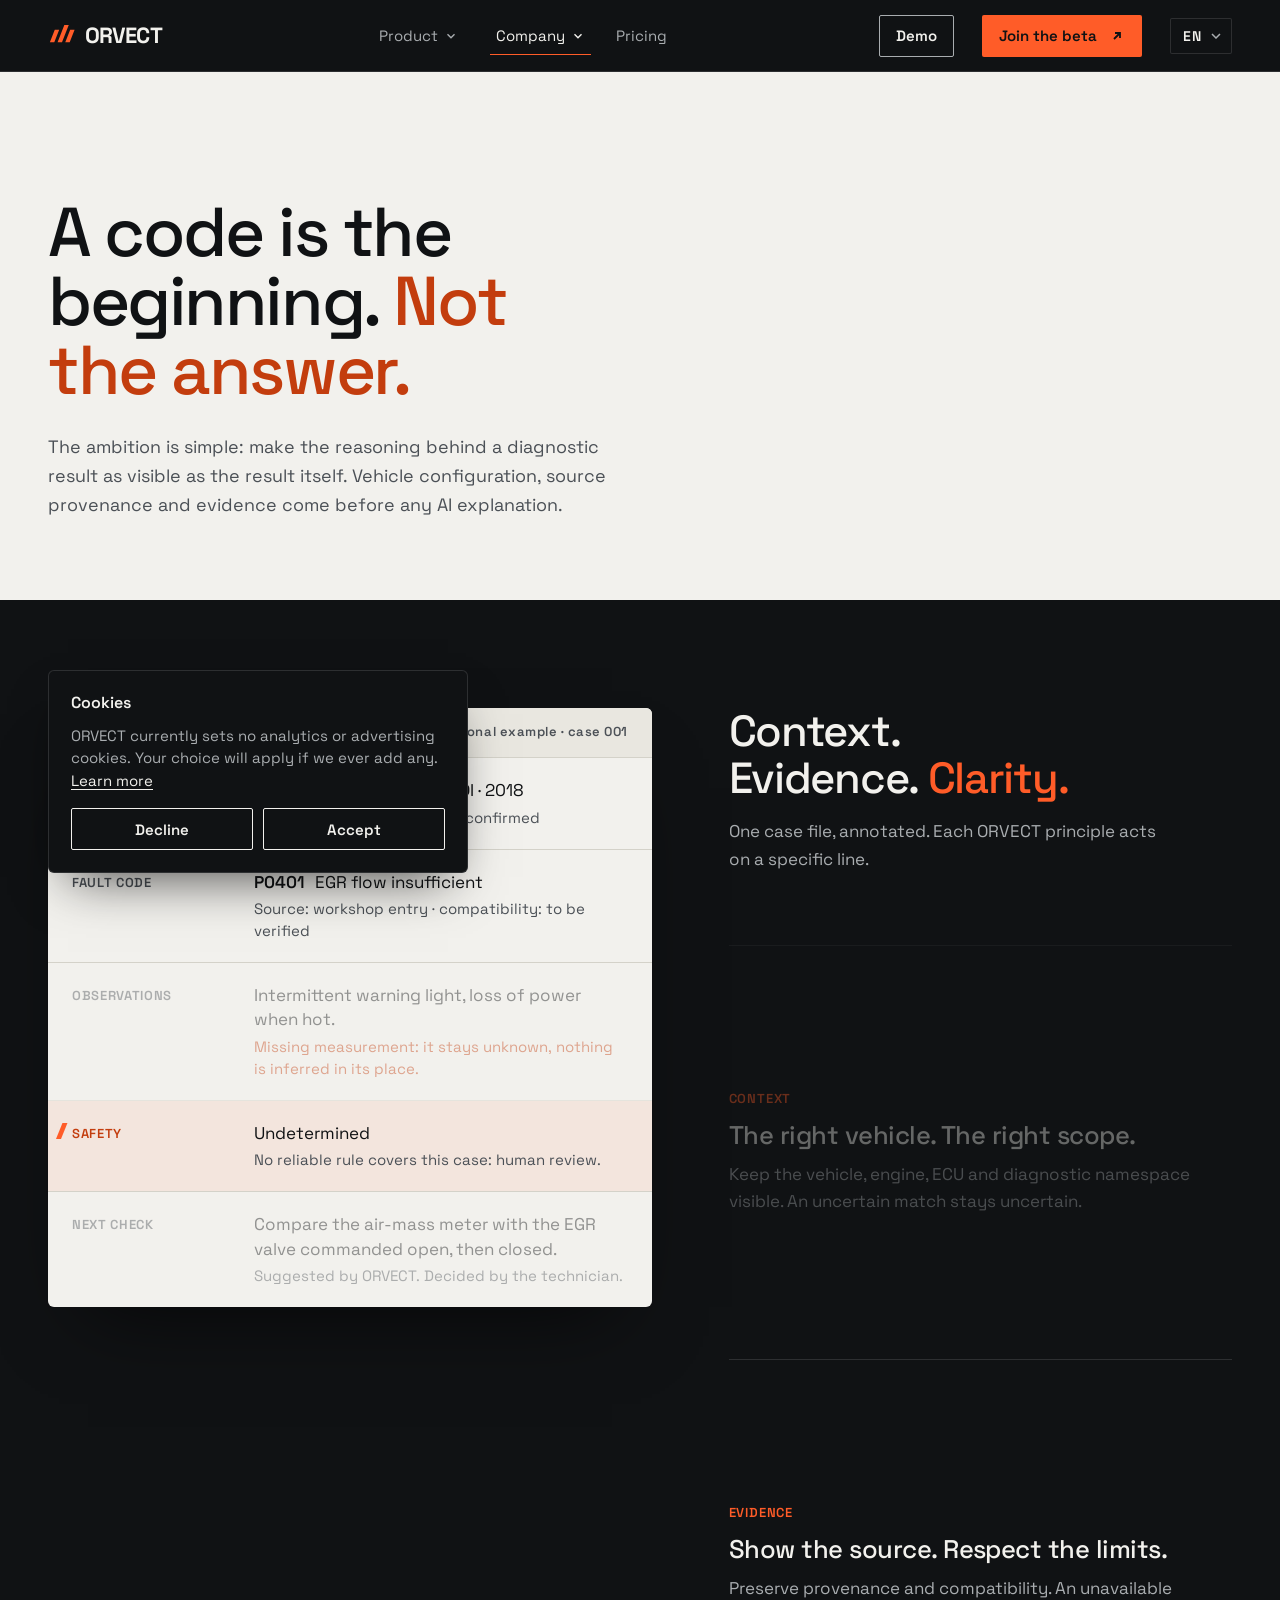
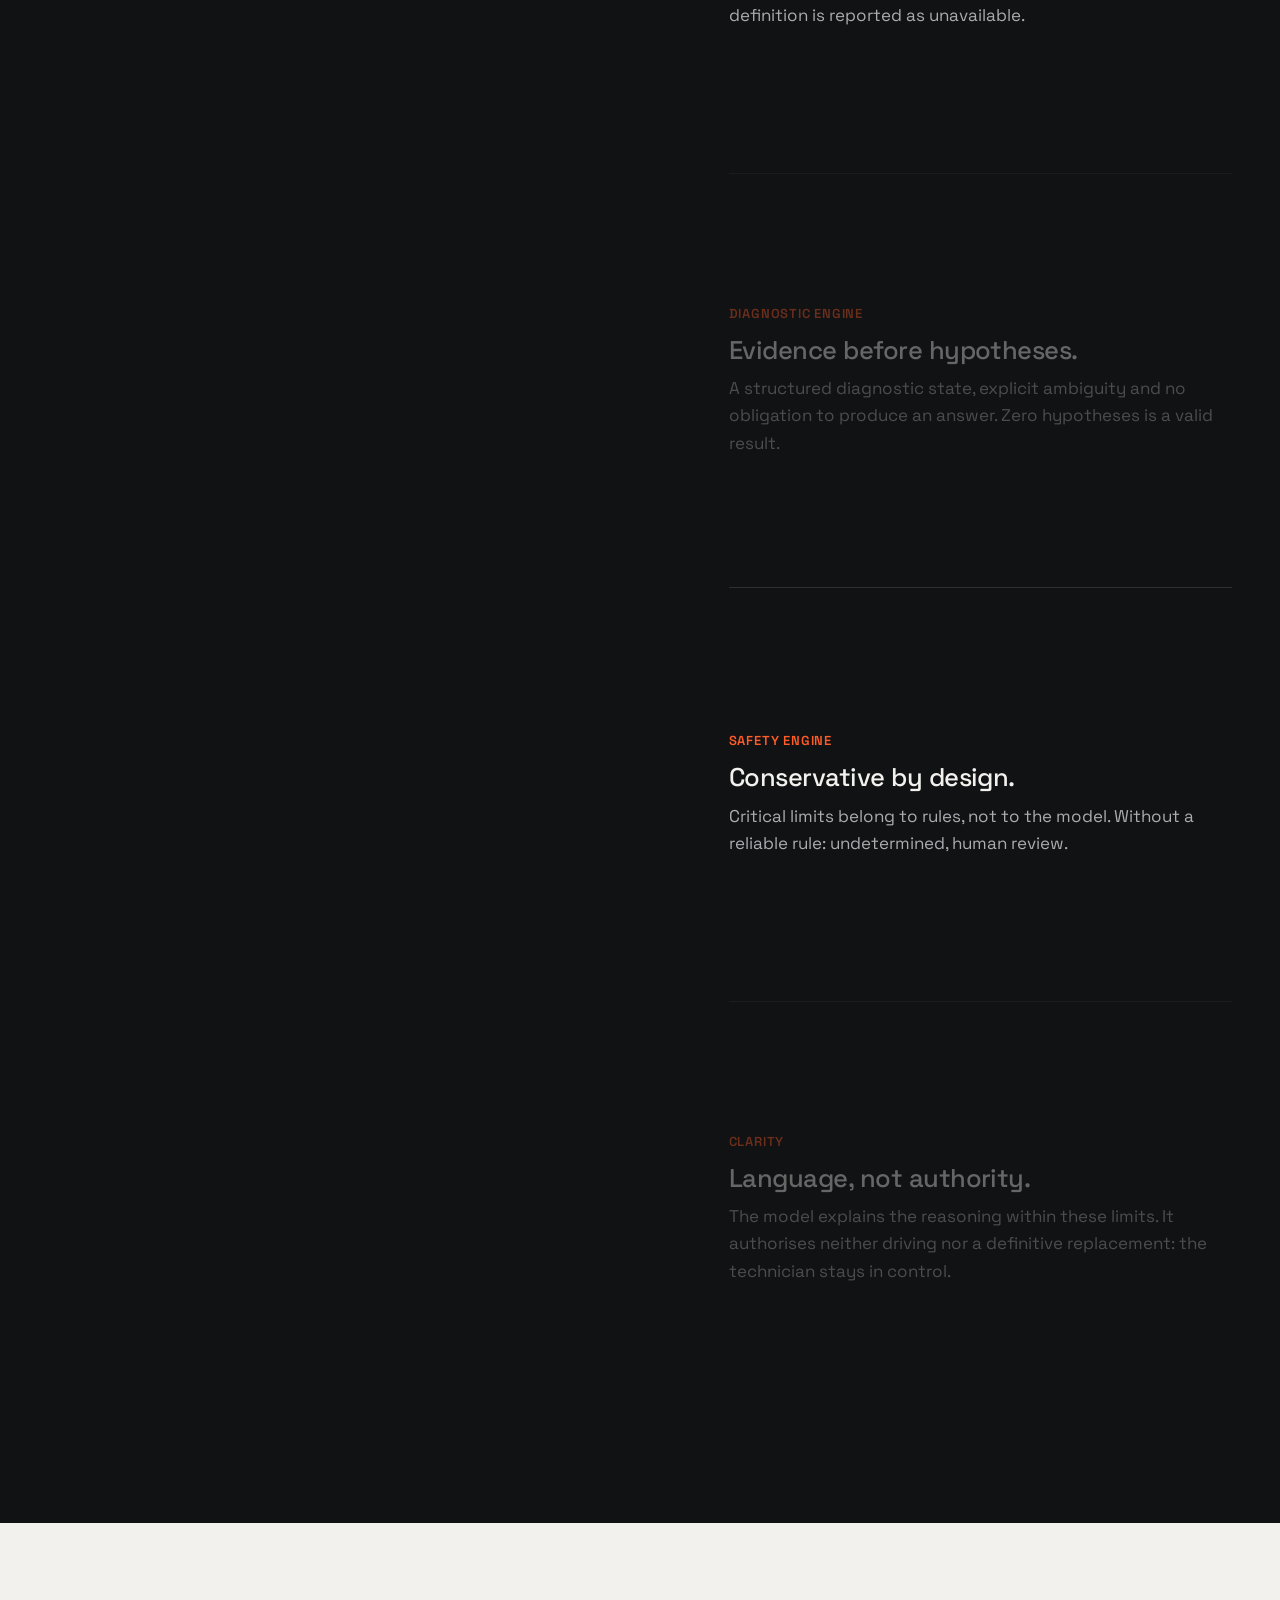
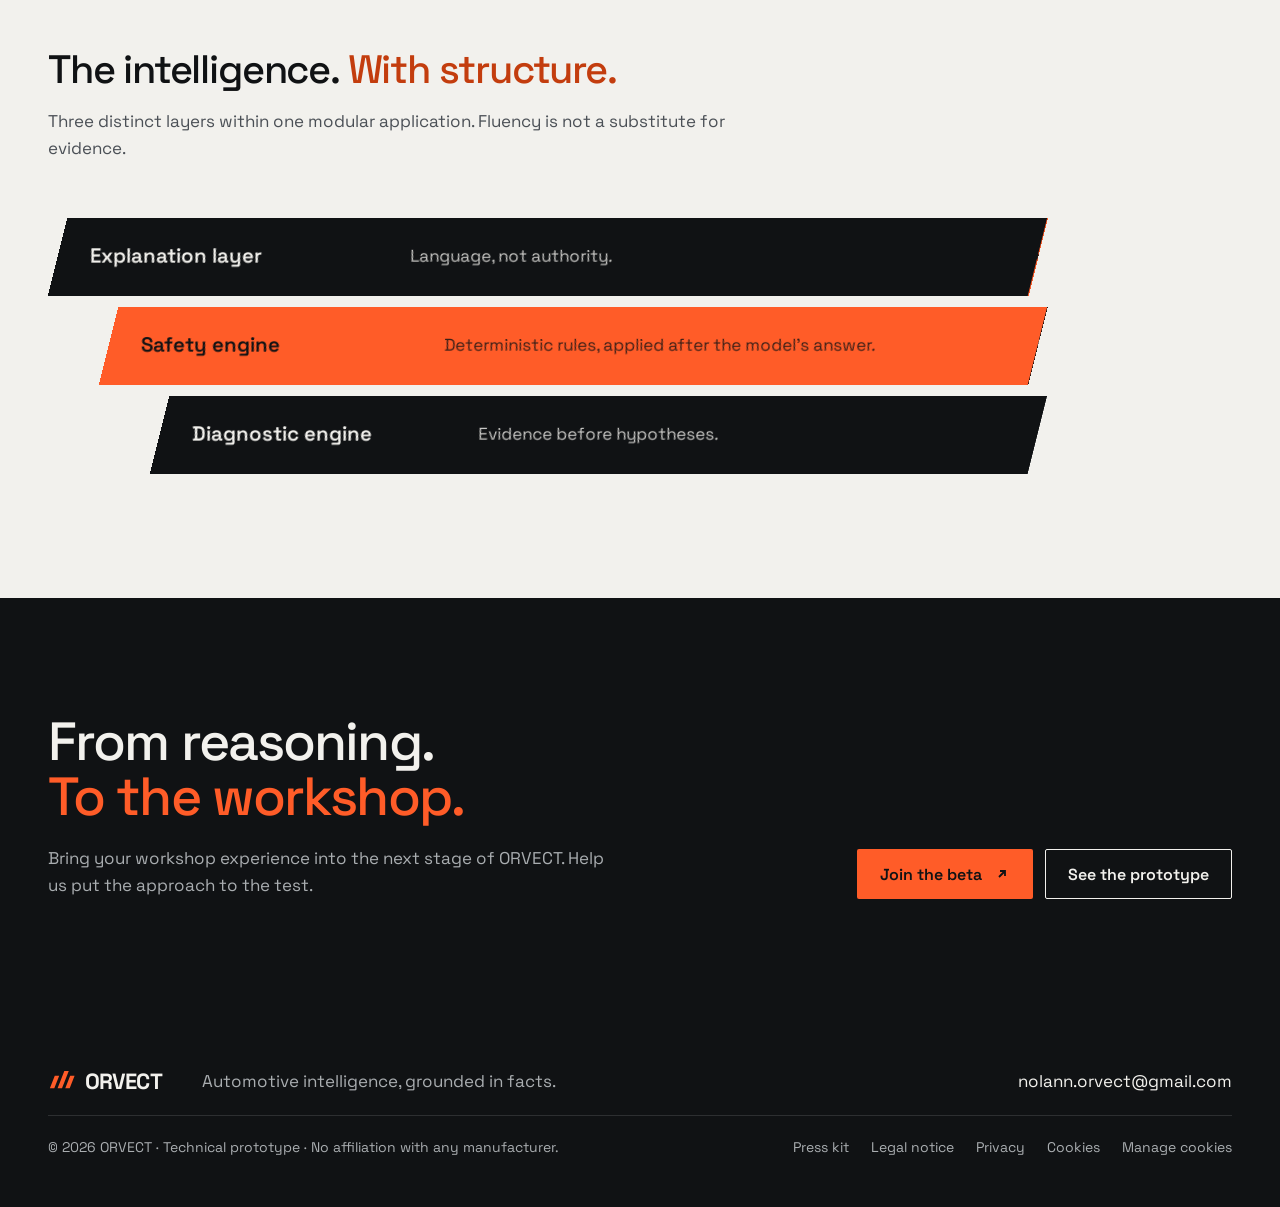
==== commit 5bb307c1: "Header scrolls away with the page; Swedish pricing in SEK - The header is no longer sticky (it staye" ====
--- a/approche.html
+++ b/approche.html
@@ -9,8 +9,8 @@
 <script type="application/ld+json">{"@context": "https://schema.org", "@type": "BreadcrumbList", "itemListElement": [{"@type": "ListItem", "position": 1, "name": "ORVECT", "item": "https://orvect.fr/"}, {"@type": "ListItem", "position": 2, "name": "L’approche", "item": "https://orvect.fr/approche.html"}]}</script>
 <link rel="icon" href="favicon.ico" sizes="48x48"><link rel="icon" href="favicon.svg" type="image/svg+xml"><link rel="icon" href="icon-192.png" type="image/png" sizes="192x192"><link rel="apple-touch-icon" href="apple-touch-icon.png"><link rel="manifest" href="site.webmanifest">
 <link rel="preload" href="v1/assets/SpaceGrotesk.ttf" as="font" type="font/ttf" crossorigin>
-<link rel="stylesheet" href="v2/site.css?v=14"><link rel="stylesheet" href="v1/intro.css?v=1"><link rel="stylesheet" href="v2/approche.css?v=2">
-<script src="v2/i18n.js?v=11" defer></script><script src="v2/v2.js?v=16" defer></script>
+<link rel="stylesheet" href="v2/site.css?v=15"><link rel="stylesheet" href="v1/intro.css?v=1"><link rel="stylesheet" href="v2/approche.css?v=2">
+<script src="v2/i18n.js?v=12" defer></script><script src="v2/v2.js?v=16" defer></script>
 </head>
 <body>
 <script src="v1/intro.js?v=1"></script>
--- a/v2/site.css
+++ b/v2/site.css
@@ -35,9 +35,9 @@
 .btn-small{min-height:42px;padding:0 16px;font-size:15px}
 
 /* Header: transparent on arrival, full bar at rest, detached bar while reading down */
-.site-header{position:sticky;top:0;z-index:50;height:var(--header)}
+/* ponytail: the header scrolls away with the page for now (2026-11); position:sticky;top:0 brings the fixed bar back. */
+.site-header{position:relative;z-index:50;height:var(--header)}
 .site-header{transition:transform .5s var(--ease),opacity .35s}
-.intro-active .site-header:not(:focus-within){transform:translateY(-110%);opacity:0;pointer-events:none}
 .site-header .bar{position:relative;height:100%;max-width:calc(var(--max) + 2 * var(--gutter));margin-inline:auto;padding-inline:var(--gutter);display:flex;align-items:center;gap:clamp(16px,2.2vw,32px);transition:padding .45s var(--ease)}
 .site-header::before{content:"";position:absolute;inset:0;background:var(--ink);border-bottom:1px solid var(--line-dark);transition:inset .45s var(--ease),border-radius .45s var(--ease),box-shadow .45s var(--ease),background-color .3s,border-color .3s,opacity .4s}
 .site-header.is-floating::before{inset:10px max(12px,calc((100% - 1180px) / 2));border:1px solid var(--line-dark);border-radius:8px;background:#1a1d20d9;-webkit-backdrop-filter:blur(14px) saturate(140%);backdrop-filter:blur(14px) saturate(140%);box-shadow:0 12px 30px -12px #000000b3}
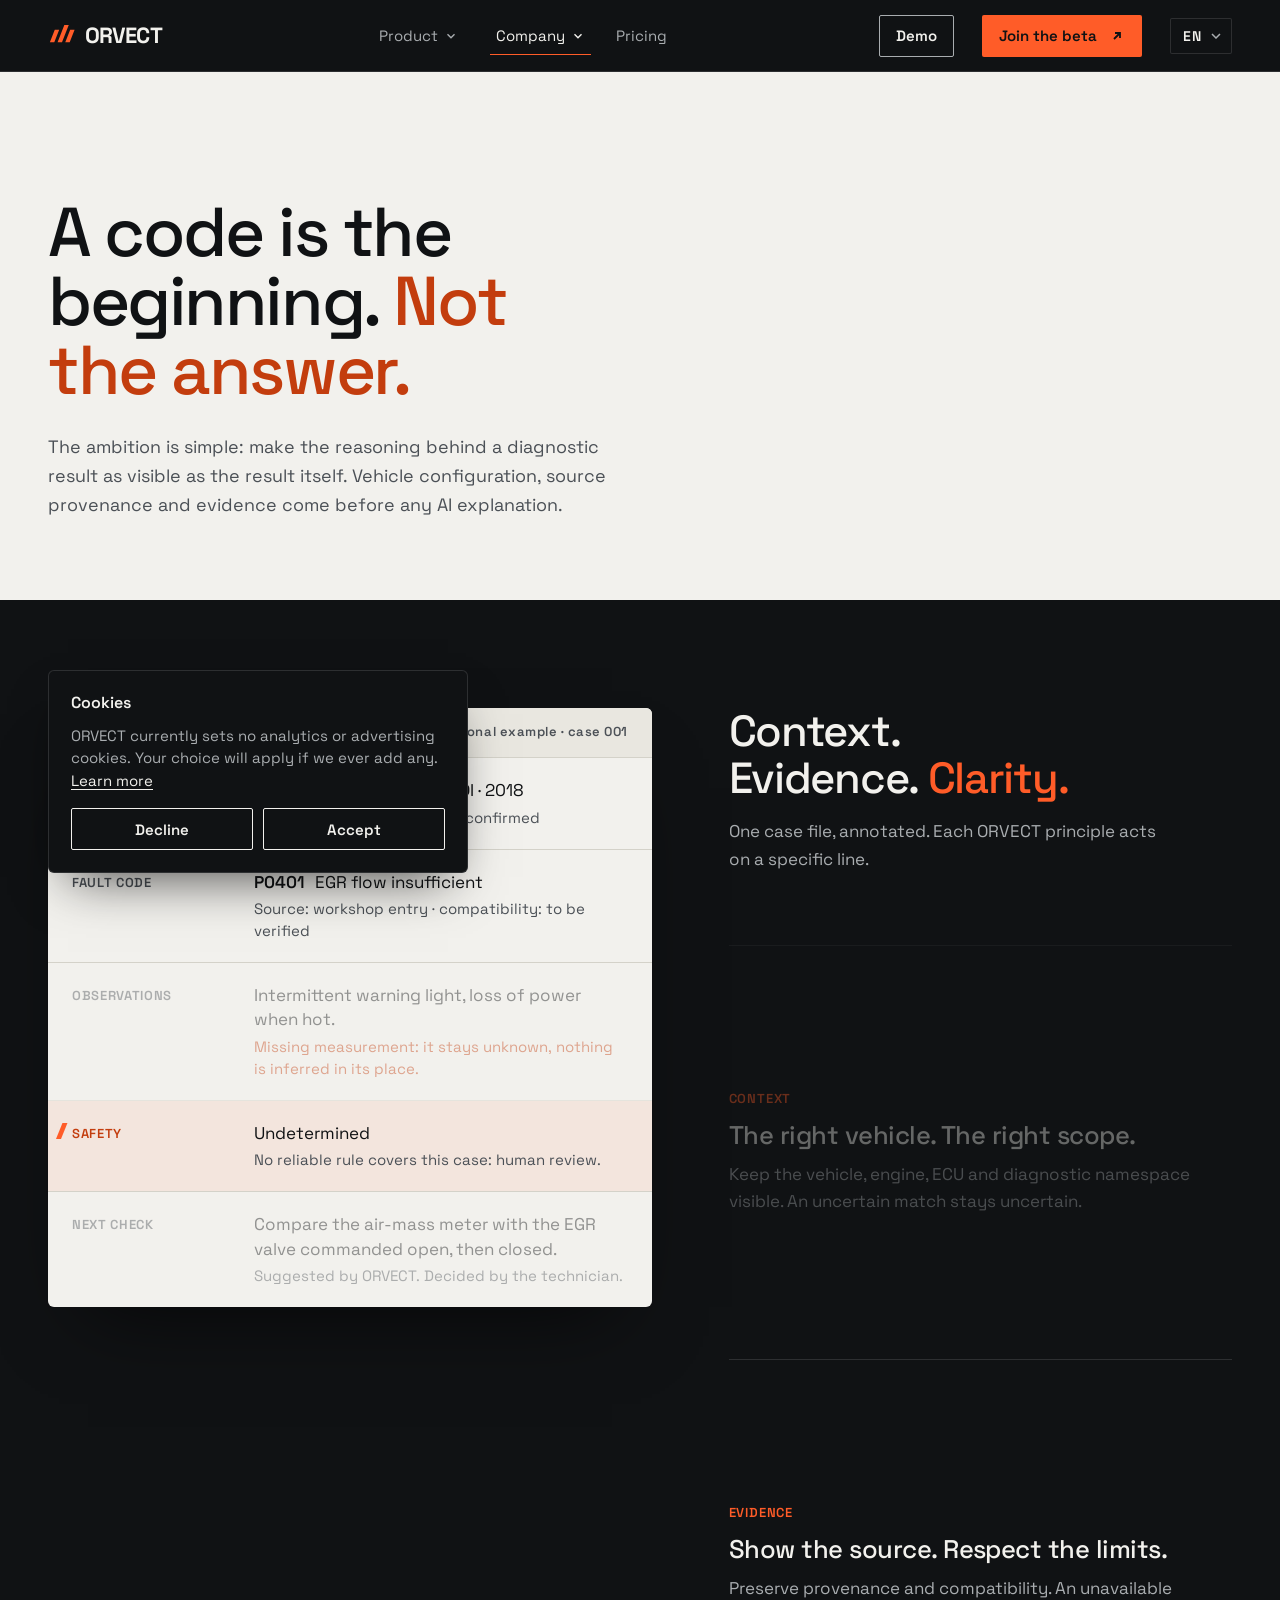
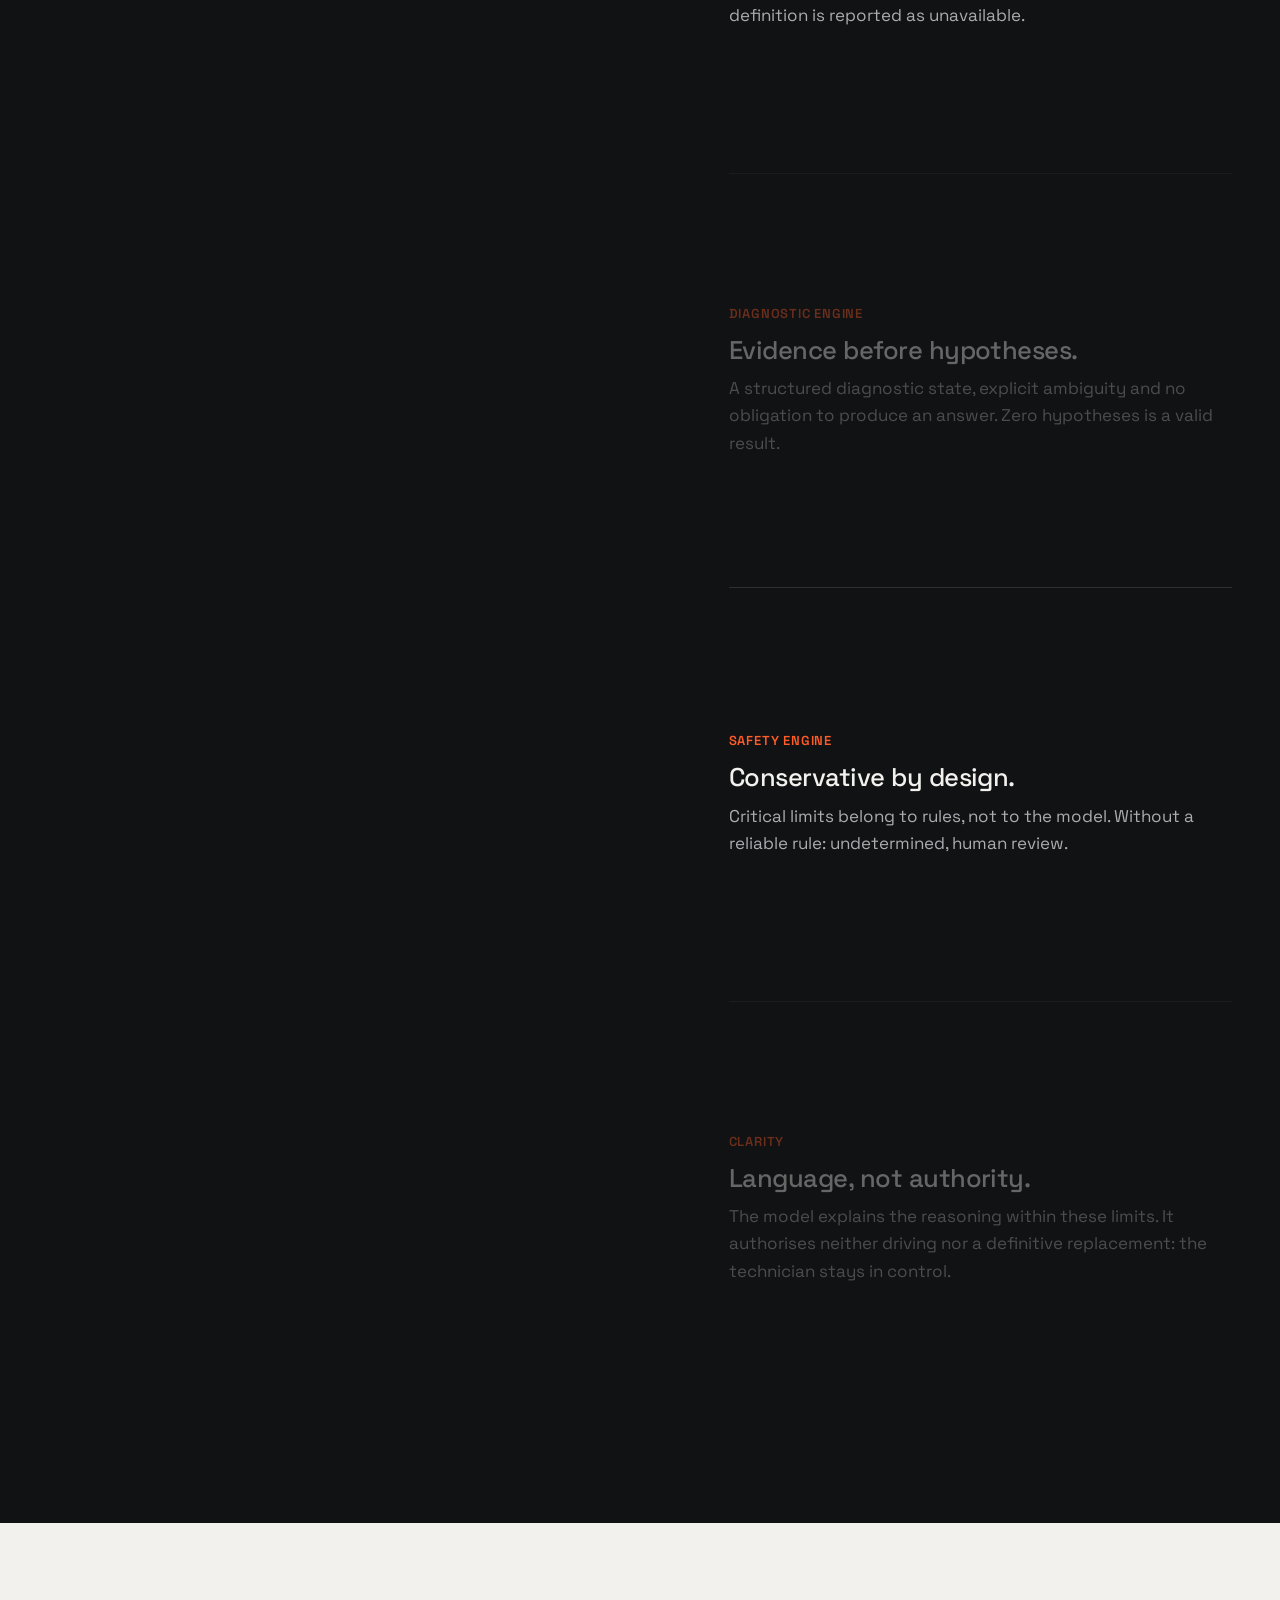
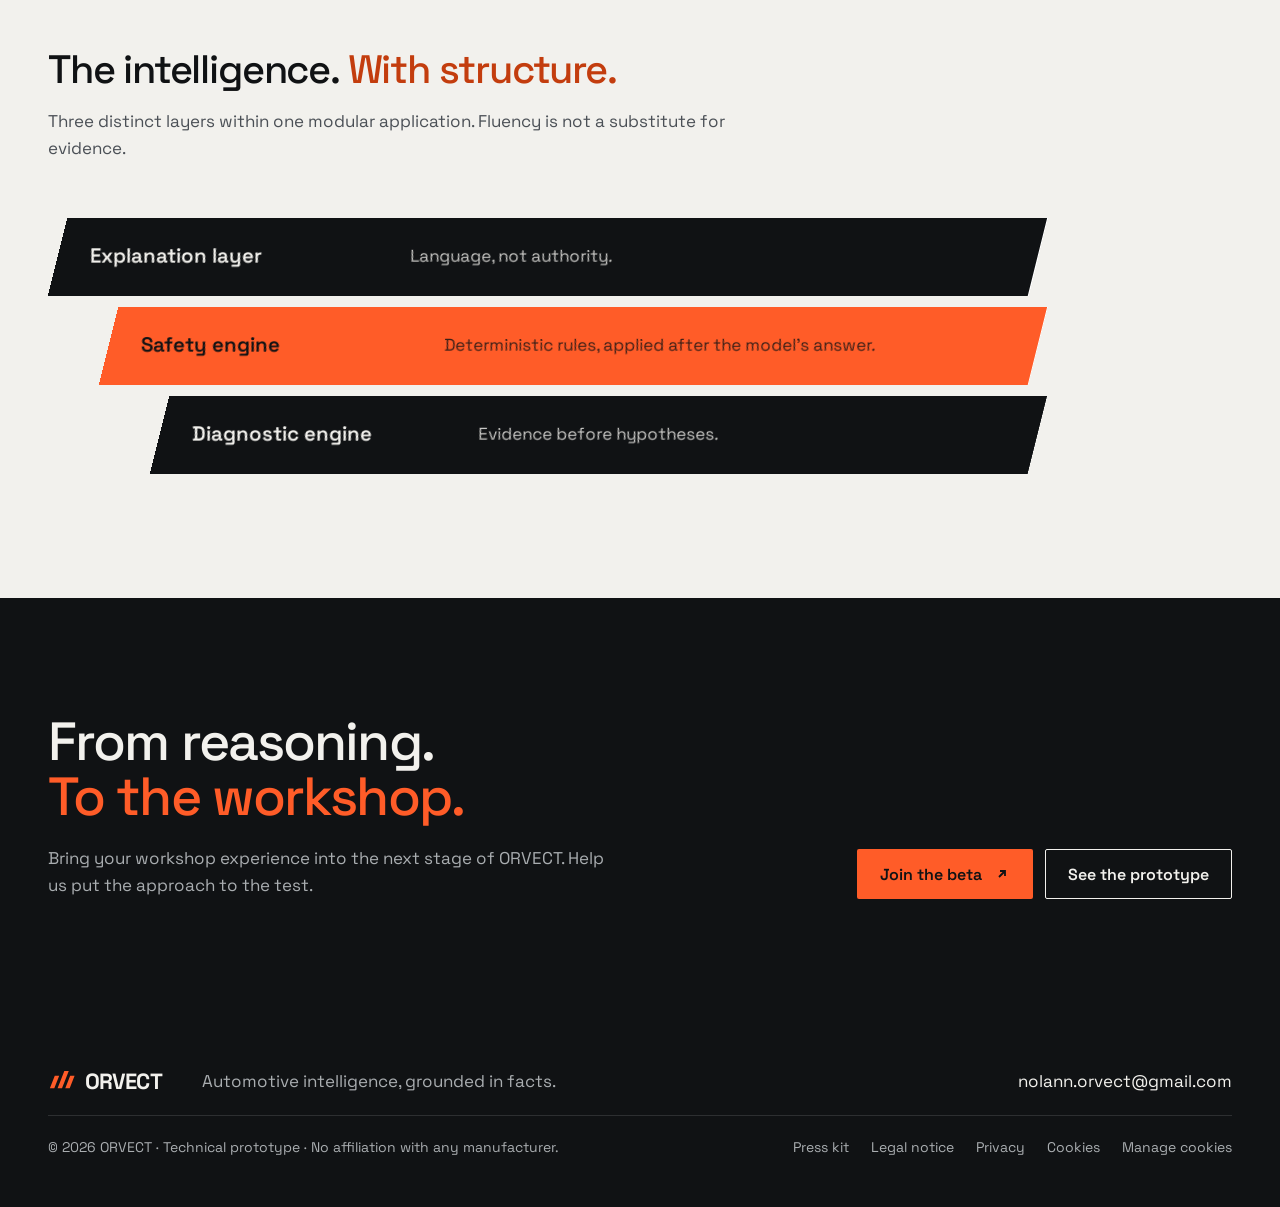
==== commit 4e5805a3: "Home: hide the header during the opening animation, show it once the product appears Co-Authored-By:" ====
--- a/approche.html
+++ b/approche.html
@@ -9,7 +9,7 @@
 <script type="application/ld+json">{"@context": "https://schema.org", "@type": "BreadcrumbList", "itemListElement": [{"@type": "ListItem", "position": 1, "name": "ORVECT", "item": "https://orvect.fr/"}, {"@type": "ListItem", "position": 2, "name": "L’approche", "item": "https://orvect.fr/approche.html"}]}</script>
 <link rel="icon" href="favicon.ico" sizes="48x48"><link rel="icon" href="favicon.svg" type="image/svg+xml"><link rel="icon" href="icon-192.png" type="image/png" sizes="192x192"><link rel="apple-touch-icon" href="apple-touch-icon.png"><link rel="manifest" href="site.webmanifest">
 <link rel="preload" href="v1/assets/SpaceGrotesk.ttf" as="font" type="font/ttf" crossorigin>
-<link rel="stylesheet" href="v2/site.css?v=15"><link rel="stylesheet" href="v1/intro.css?v=1"><link rel="stylesheet" href="v2/approche.css?v=2">
+<link rel="stylesheet" href="v2/site.css?v=16"><link rel="stylesheet" href="v1/intro.css?v=1"><link rel="stylesheet" href="v2/approche.css?v=2">
 <script src="v2/i18n.js?v=12" defer></script><script src="v2/v2.js?v=16" defer></script>
 </head>
 <body>
--- a/v2/site.css
+++ b/v2/site.css
@@ -37,6 +37,9 @@
 /* Header: transparent on arrival, full bar at rest, detached bar while reading down */
 /* ponytail: the header scrolls away with the page for now (2026-11); position:sticky;top:0 brings the fixed bar back. */
 .site-header{position:relative;z-index:50;height:var(--header)}
+/* Home: hidden during the opening animation, then back at the top of the screen once the product shows. */
+body:has(.intro-live) .site-header{position:sticky;top:0}
+.intro-active .site-header:not(:focus-within){transform:translateY(-110%);opacity:0;pointer-events:none}
 .site-header{transition:transform .5s var(--ease),opacity .35s}
 .site-header .bar{position:relative;height:100%;max-width:calc(var(--max) + 2 * var(--gutter));margin-inline:auto;padding-inline:var(--gutter);display:flex;align-items:center;gap:clamp(16px,2.2vw,32px);transition:padding .45s var(--ease)}
 .site-header::before{content:"";position:absolute;inset:0;background:var(--ink);border-bottom:1px solid var(--line-dark);transition:inset .45s var(--ease),border-radius .45s var(--ease),box-shadow .45s var(--ease),background-color .3s,border-color .3s,opacity .4s}
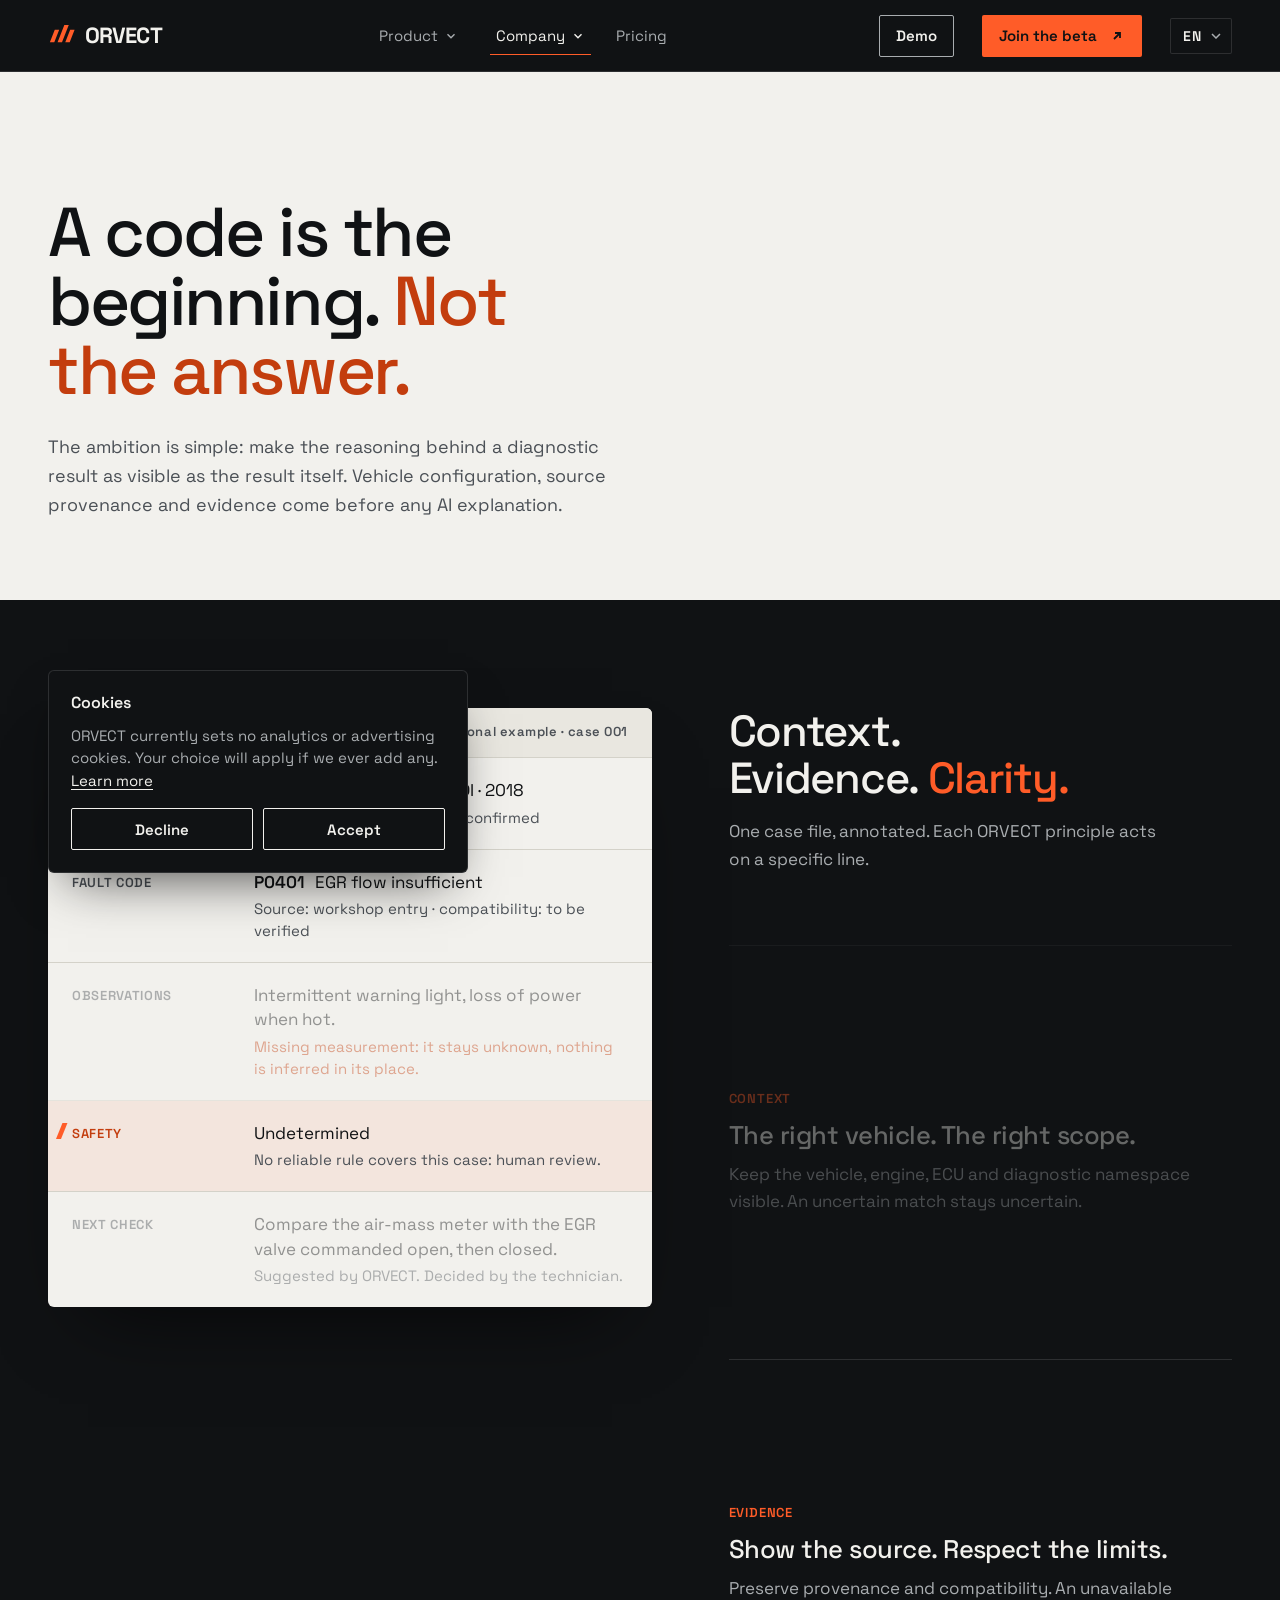
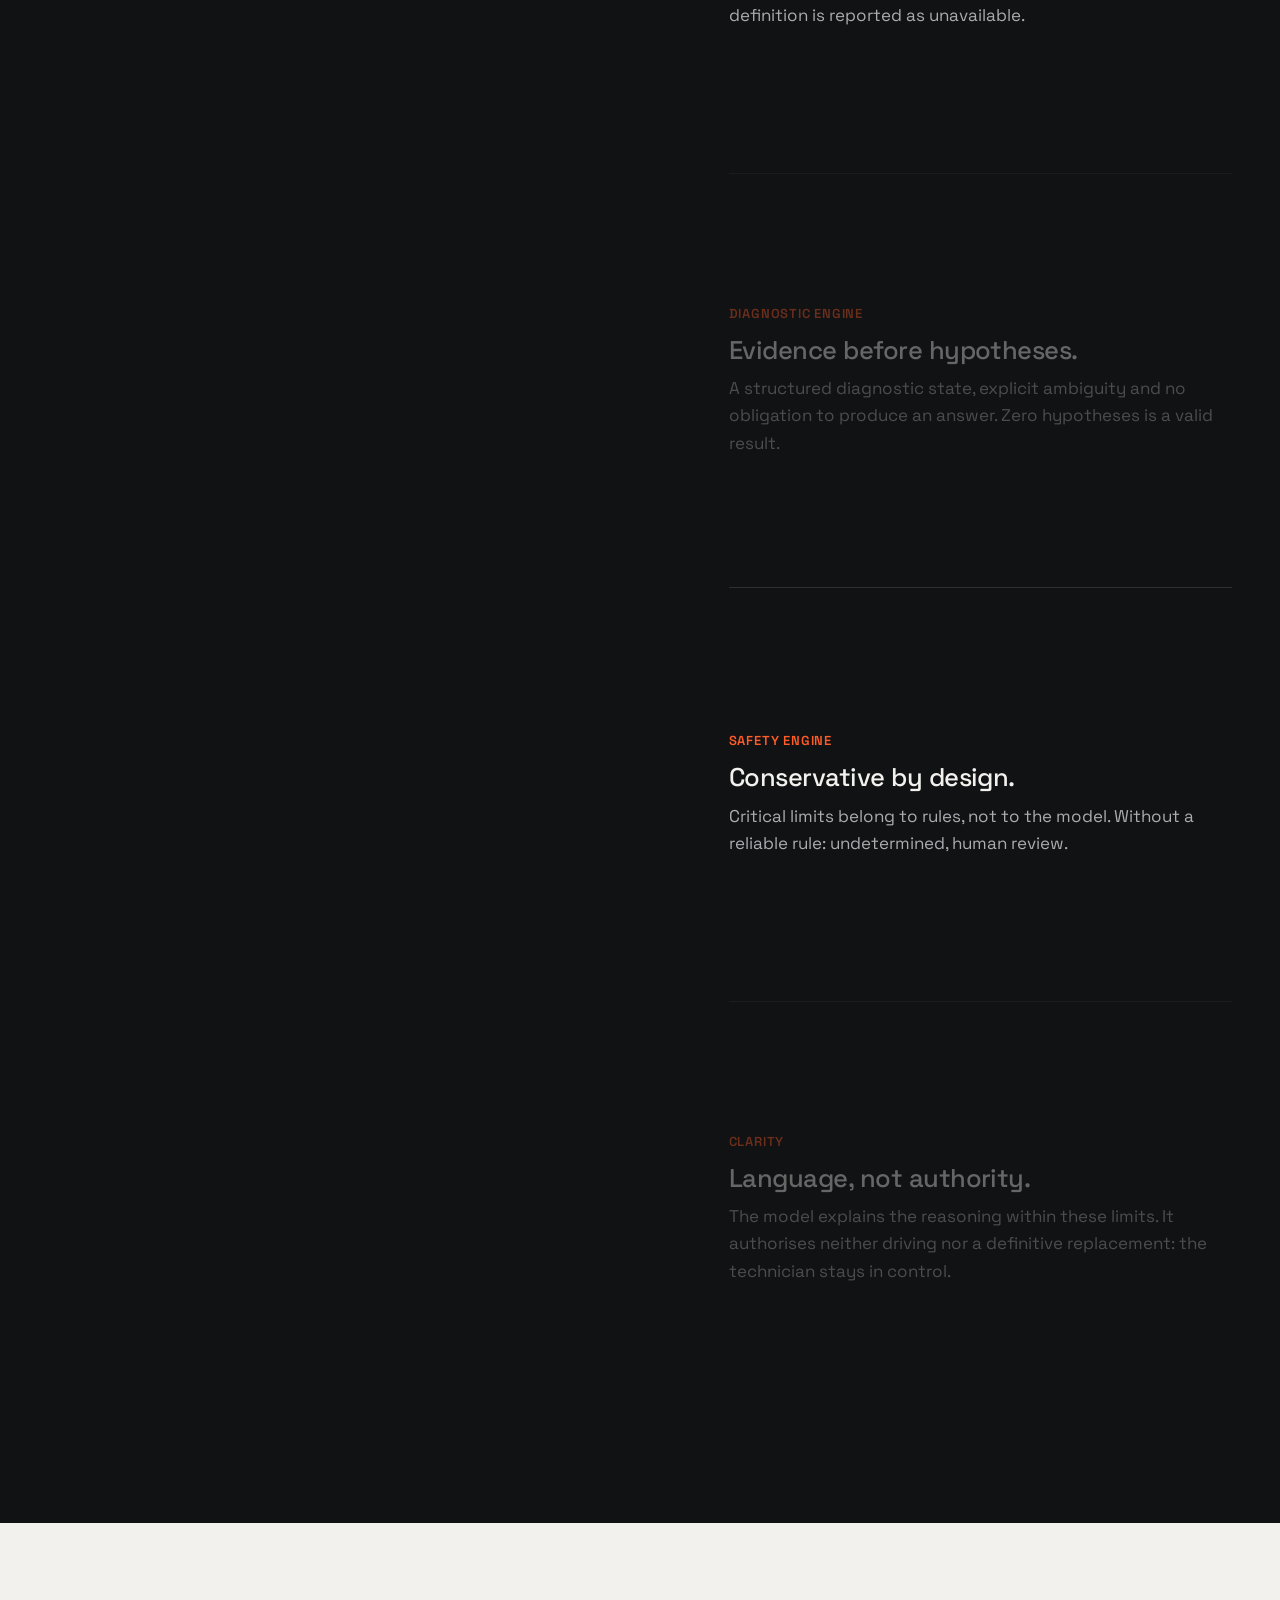
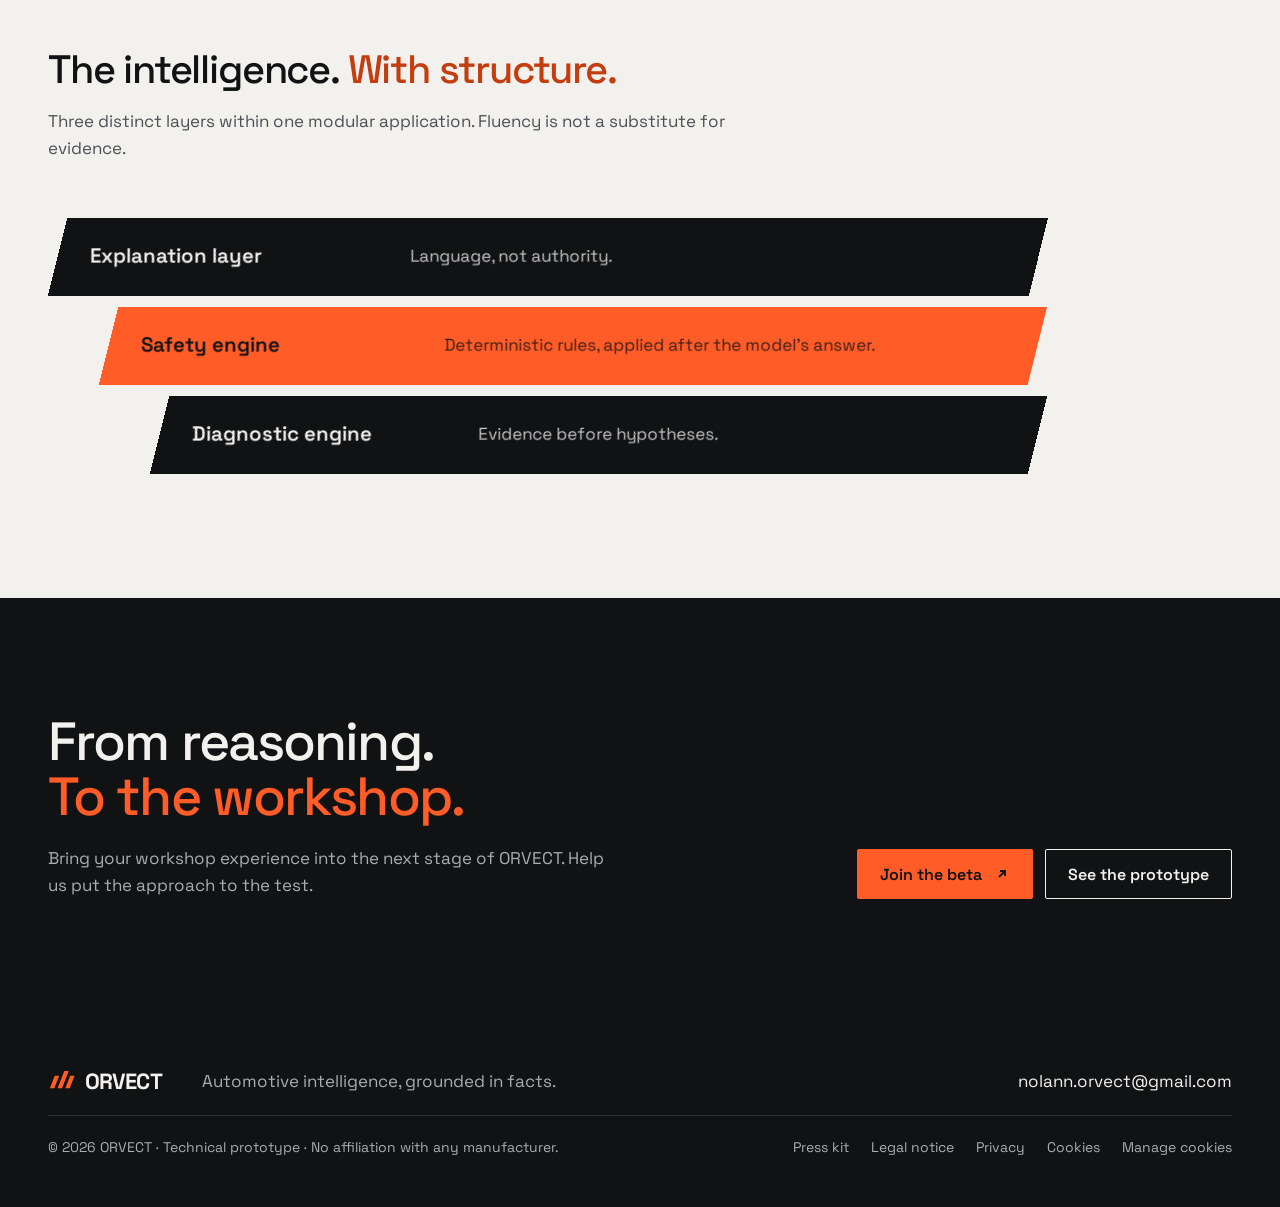
==== commit fa904de7: "Pricing: list what each plan includes, with the price per diagnostic Co-Authored-By: Claude Opus 5.5" ====
--- a/approche.html
+++ b/approche.html
@@ -10,7 +10,7 @@
 <link rel="icon" href="favicon.ico" sizes="48x48"><link rel="icon" href="favicon.svg" type="image/svg+xml"><link rel="icon" href="icon-192.png" type="image/png" sizes="192x192"><link rel="apple-touch-icon" href="apple-touch-icon.png"><link rel="manifest" href="site.webmanifest">
 <link rel="preload" href="v1/assets/SpaceGrotesk.ttf" as="font" type="font/ttf" crossorigin>
 <link rel="stylesheet" href="v2/site.css?v=16"><link rel="stylesheet" href="v1/intro.css?v=1"><link rel="stylesheet" href="v2/approche.css?v=2">
-<script src="v2/i18n.js?v=12" defer></script><script src="v2/v2.js?v=16" defer></script>
+<script src="v2/i18n.js?v=13" defer></script><script src="v2/v2.js?v=16" defer></script>
 </head>
 <body>
 <script src="v1/intro.js?v=1"></script>
